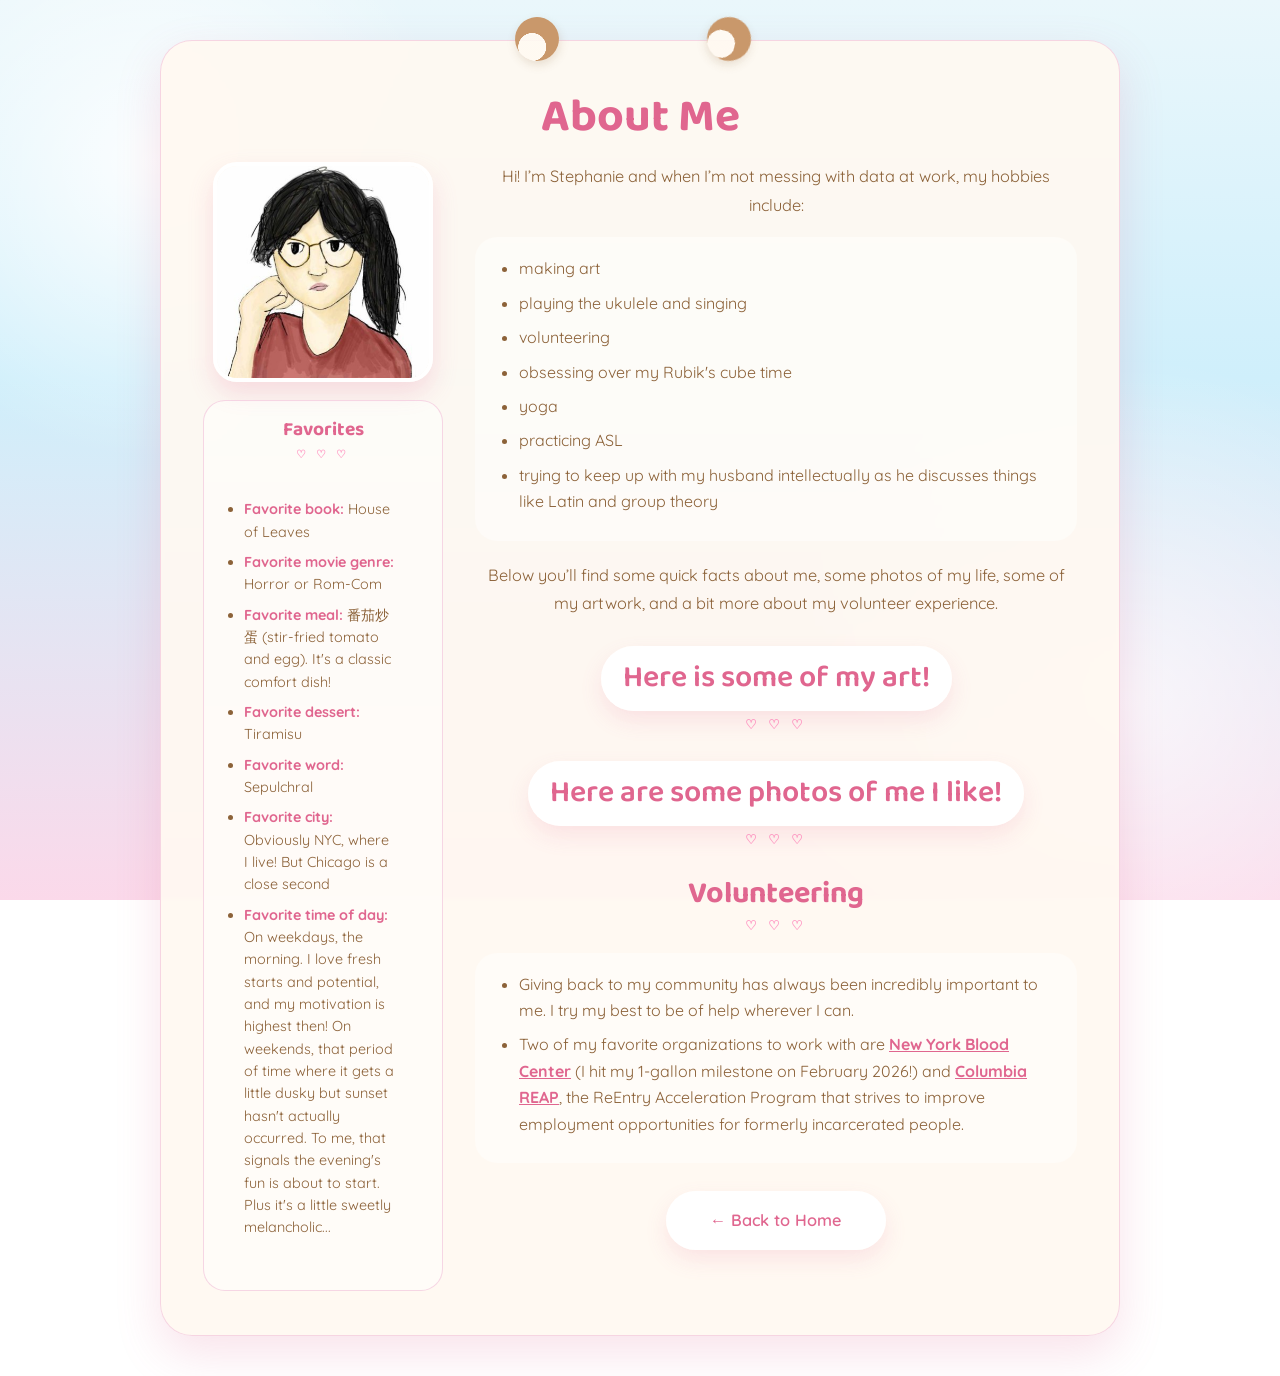
==== about.html @ 3bdaff65 "Rename projects.html to portfolio.html to match nav wording; add page-specific cube tagline connecti" ====
<!-- filename: about.html -->
<!doctype html>
<html lang="en">
<head>
  <meta charset="utf-8">
  <meta name="viewport" content="width=device-width, initial-scale=1">
  <title>About - Stephanie McArthur</title>
  <link href="https://fonts.googleapis.com/css2?family=Baloo+2:wght@500;700&family=Quicksand:wght@400;600&display=swap" rel="stylesheet">
  <link rel="stylesheet" href="styles.css">
</head>
<!-- "about-page" class lets styles.css apply About-page-only rules
     (like the two-column layout below) without affecting index.html or portfolio.html -->
<body class="about-page">
  <div class="wrap">
    <h1>About Me</h1>

    <!-- Two-column layout: a sidebar (photo + quick facts) on the left,
         and the main scrollable content (hobbies, galleries, volunteering) on the right.
         Defined by ".about-layout" (a CSS grid) in styles.css.
         On small/mobile screens this collapses to a single column (see the
         @media rule near the bottom of styles.css). -->
    <div class="about-layout">

      <!-- LEFT COLUMN: sidebar -->
      <aside class="about-sidebar">
        <img class="about-photo" src="images/self-portrait.jpg" alt="Watercolor self-portrait by Stephanie McArthur">

        <!-- "Quick facts" card, a condensed favorites list styled like a little sidebar panel
             (background/border card look comes from ".quickfacts" in styles.css) -->
        <div class="quickfacts">
          <h2>Favorites</h2>
          <ul>
            <li><strong>Favorite book:</strong> House of Leaves</li>
            <li><strong>Favorite movie genre:</strong> Horror or Rom-Com</li>
            <li><strong>Favorite meal:</strong> 番茄炒蛋 (stir-fried tomato and egg). It's a classic comfort dish!</li>
            <li><strong>Favorite dessert:</strong> Tiramisu</li>
            <li><strong>Favorite word:</strong> Sepulchral</li>
            <li><strong>Favorite city:</strong> Obviously NYC, where I live! But Chicago is a close second</li>
            <li><strong>Favorite time of day:</strong> On weekdays, the morning. I love fresh starts and potential, and my motivation is highest then! On weekends, that period of time where it gets a little dusky but sunset hasn't actually occurred. To me, that signals the evening's fun is about to start. Plus it's a little sweetly melancholic...</li>
          </ul>
        </div>
      </aside>

      <!-- RIGHT COLUMN: main content -->
      <div class="about-main">
        <p>
          Hi! I’m Stephanie and when I’m not messing with data at work, my hobbies include:
        </p>

        <ul>
          <li>making art</li>
          <li>playing the ukulele and singing</li>
          <li>volunteering</li>
          <li>obsessing over my Rubik's cube time</li>
          <li>yoga</li>
          <li>practicing ASL</li>
          <li>trying to keep up with my husband intellectually as he discusses things like Latin and group theory</li>
        </ul>

        <p>
          Below you’ll find some quick facts about me, some photos of my life, some of my artwork, and a bit more about my volunteer experience.
        </p>

        <!-- Clicking this button calls toggleGallery('gallery') (defined in the <script> below),
             which shows/hides the #gallery div right underneath it -->
        <h2>
          <button class="art-btn" type="button" onclick="toggleGallery('gallery')">
            Here is some of my art!
          </button>
        </h2>

        <!-- Art gallery: hidden until the button above is clicked.
             Each image becomes clickable (via the JS at the bottom) to open the lightbox popup.
             Images are cropped to a uniform 220x200 thumbnail size, see ".about-page .gallery img"
             in styles.css, so they line up neatly regardless of each picture's original shape. -->
        <div id="gallery" class="gallery">
          <img src="images/1.jpg" alt="Original artwork by Stephanie McArthur">
          <img src="images/2.jpg" alt="Original artwork by Stephanie McArthur">
          <img src="images/3.png" alt="Original artwork by Stephanie McArthur">
          <img src="images/4.jpg" alt="Original artwork by Stephanie McArthur">
          <img src="images/5.png" alt="Original artwork by Stephanie McArthur">
        </div>

        <!-- Same show/hide pattern as above, but toggles the #gallery2 div (personal photos) -->
        <h2>
          <button class="art-btn" type="button" onclick="toggleGallery('gallery2')">
            Here are some photos of me I like!
          </button>
        </h2>

        <!-- Personal photo gallery. Each photo is wrapped in a <figure> with a <figcaption>,
             so clicking a photo shows that caption text in the lightbox popup
             (the art gallery above has no captions, so nothing shows there). -->
        <div id="gallery2" class="gallery">
          <figure>
            <img src="selfies/first_day_cbs.png" alt="First day at CBS">
            <figcaption>My first day attending Columbia Business School!</figcaption>
          </figure>
          <figure>
            <img src="selfies/final_day_cbs.png" alt="Final day at CBS">
            <figcaption>And my final day there! I purposefully wore the same outfit :)</figcaption>
          </figure>
          <figure>
            <img src="selfies/cbs_graduation.jpg" alt="CBS graduation">
            <figcaption>At CBS graduation with my then-boyfriend-now-husband</figcaption>
          </figure>
          <figure>
            <img src="selfies/vienna_museum.jpg" alt="Vienna museum">
            <figcaption>At the Vienna Natural History Museum. So beautiful!</figcaption>
          </figure>
          <figure>
            <img src="selfies/wedding_cake_cutting.jpg" alt="Wedding cake cutting">
            <figcaption>Cake cutting at my wedding! &lt;3</figcaption>
          </figure>
        </div>

        <h2>Volunteering</h2>
        <ul>
          <li>
            Giving back to my community has always been incredibly important to me. I try my best to be of help wherever I can.
          </li>
          <li>
            Two of my favorite organizations to work with are
            <a href="https://www.nybc.org/" target="_blank" rel="noopener" class="vol-link">New York Blood Center</a>
            (I hit my 1-gallon milestone on February 2026!) and
            <a href="https://business.columbia.edu/socialenterprise/initiatives/reap" target="_blank" rel="noopener" class="vol-link">Columbia REAP</a>,
            the ReEntry Acceleration Program that strives to improve employment opportunities for formerly incarcerated people.
          </li>
        </ul>

        <p>
          <a href="index.html" class="back-link">← Back to Home</a>
        </p>
      </div>
    </div>
  </div>

  <!-- Lightbox popup: hidden by default (display:none in CSS).
       Deliberately placed OUTSIDE the .wrap card above, because .wrap uses
       "backdrop-filter", and any element with backdrop-filter/transform/filter
       becomes a "containing block" for position:fixed children — meaning a
       fixed-position lightbox INSIDE .wrap would anchor to that scrolling card
       instead of the actual browser window. Keeping it outside .wrap fixes that. -->
  <div id="lightbox" class="lightbox" onclick="closeLightbox()">
    <span class="lightbox-close">&times;</span>
    <img id="lightbox-img" src="" alt="">
    <p id="lightbox-caption"></p>
  </div>

  <script>
    // Shows or hides a gallery <div> by id (used by the "Here is some of my art!"
    // and "Here are some photos of me I like!" buttons above)
    function toggleGallery(id) {
      const g = document.getElementById(id);
      g.style.display = g.style.display === 'none' ? 'flex' : 'none';
    }

    // Fills in the lightbox's image + caption and makes it visible
    function openLightbox(src, caption) {
      const lb = document.getElementById('lightbox');
      document.getElementById('lightbox-img').src = src;
      document.getElementById('lightbox-caption').textContent = caption || '';
      lb.style.display = 'flex';
    }

    // Hides the lightbox again (called when clicking anywhere on the dark overlay,
    // or the × in the corner)
    function closeLightbox() {
      document.getElementById('lightbox').style.display = 'none';
    }

    // Wires up every gallery thumbnail (in both #gallery and #gallery2) so clicking
    // it opens the lightbox with that image, plus its figcaption text if it has one
    document.querySelectorAll('.gallery img').forEach(function(img) {
      img.style.cursor = 'pointer';
      img.addEventListener('click', function() {
        const figcaption = img.closest('figure') ? img.closest('figure').querySelector('figcaption') : null;
        openLightbox(img.src, figcaption ? figcaption.textContent : '');
      });
    });
  </script>
</body>
</html>
---- styles.css ----
/* filename: styles.css
   Shared stylesheet used by index.html, about.html, and projects.html.
   Overall look: "kawaii + fruitiger aero" — soft sky gradient background,
   glossy pill-shaped buttons with a glass highlight, rounded cream card,
   bear-ear silhouettes peeking above the card (a nod to Rilakkuma),
   Baloo 2 for headings and Quicksand for body text. */

/* ---- Color/shadow variables, reused everywhere below via var(--name) ----
   Changing a value here updates it site-wide, instead of hunting down
   every place a color was used. */
:root{
  --sky-top:#EAF7FB;      /* background gradient: top of the sky */
  --sky-mid:#CFEFFB;      /* background gradient: middle of the sky */
  --sky-bottom:#FBD9EA;   /* background gradient: bottom, fades into pink */
  --panel:rgba(255,249,241,.92);      /* the cream card background (.wrap) */
  --panel-border:rgba(243,198,220,.7); /* soft pink border used on cards/dividers */
  --title:#E0668F;        /* main pink accent color, used for headings + primary buttons */
  --text:#8C6239;         /* body text color (warm brown) */
  --text-soft:#A97C55;    /* slightly lighter brown, used for photo captions */
  --white:#fff;
  --shadow:0 18px 45px rgba(224,102,143,.18);      /* big soft shadow under the main card */
  --shadow-soft:0 10px 22px rgba(224,102,143,.14);  /* smaller shadow under buttons */
  --btn:#fff;             /* button background (top of gradient) */
  --btn-hover:#FFF0F6;    /* button background on hover */
  --ear:#C9986B;          /* brown color for the bear-ear shapes above the card */
  --green1:#B7ECD3;       /* email button gradient, light green */
  --green2:#57C98A;       /* email button gradient, darker green */
  --blue1:#BFE8FA;        /* LinkedIn button gradient, light blue */
  --blue2:#3FA9D9;        /* LinkedIn button gradient, darker blue */
}

/* Makes width/height calculations include padding+border everywhere,
   so padding doesn't unexpectedly enlarge elements past their set width */
*{
  box-sizing:border-box;
}

/* Page background: a soft blue-to-pink vertical gradient plus two faint
   white "glow" spots in the corners, meant to evoke the 2000s
   "fruitiger aero" look (sky gradients + glassy highlights) */
body{
  margin:0;
  min-height:100vh;
  padding:40px 16px;
  font-family:"Quicksand", "Trebuchet MS", sans-serif;
  color:var(--text);
  background:
    radial-gradient(circle at 12% 18%, rgba(255,255,255,.9), transparent 22%),
    radial-gradient(circle at 88% 78%, rgba(255,255,255,.7), transparent 26%),
    linear-gradient(180deg, var(--sky-top), var(--sky-mid) 42%, var(--sky-bottom));
  background-attachment:fixed;
}

/* The big rounded cream card that holds each page's content.
   backdrop-filter gives a subtle frosted-glass blur to whatever
   shows through it (mostly just the background gradient here). */
.wrap{
  position:relative;
  max-width:760px;
  margin:0 auto;
  padding:36px 30px 40px;
  text-align:center;
  background:var(--panel);
  border:1px solid var(--panel-border);
  border-radius:32px;
  box-shadow:var(--shadow);
  backdrop-filter:blur(2px);
}

/* The two "bear ears" peeking above the card. Each is a circle with a
   radial-gradient that fakes a lighter inner-ear patch, then rotated
   slightly outward so they read as a pair of ears rather than two plain dots. */
.wrap::before,
.wrap::after{
  content:"";
  position:absolute;
  top:-24px;
  width:44px;
  height:44px;
  border-radius:50%;
  background:radial-gradient(circle at 35% 65%, var(--panel) 34%, var(--ear) 35%);
  box-shadow:0 4px 10px rgba(140,98,57,.18);
}

.wrap::before{
  left:37%;
  transform:rotate(-14deg);
}

.wrap::after{
  left:57%;
  transform:rotate(14deg);
}

/* Compact row of 3 links (Portfolio / About Me / Resume) near the top of
   the landing page — lets a fast-scanning visitor jump straight to what
   they want without scrolling through all the paragraph text below */
.quick-nav{
  display:flex;
  justify-content:center;
  gap:10px;
  flex-wrap:wrap;
  margin:0 auto 26px;
}

.quick-link{
  position:relative;
  overflow:hidden;
  display:inline-flex;
  align-items:center;
  padding:9px 18px;
  border-radius:999px;
  text-decoration:none;
  font-family:"Quicksand", sans-serif;
  font-weight:600;
  font-size:.9rem;
  color:var(--title);
  background:linear-gradient(180deg, var(--white), var(--btn));
  box-shadow:0 8px 18px rgba(224,102,143,.14);
  transition:transform .16s ease, box-shadow .16s ease;
}

/* Glossy "glass" highlight across the top of each quick-link pill —
   a soft white glow that fades out, mimicking a shiny button surface */
.quick-link::before{
  content:"";
  position:absolute;
  top:-60%;
  left:-10%;
  width:120%;
  height:100%;
  background:radial-gradient(ellipse at top, rgba(255,255,255,.65), transparent 62%);
  pointer-events:none;
}

.quick-link:hover{
  transform:translateY(-2px);
  box-shadow:0 12px 22px rgba(224,102,143,.2);
}

/* The "Portfolio" quick-link gets this extra class to make it the visually
   strongest of the three — solid pink fill instead of white, since that's
   the link most useful to an employer visiting the page */
.quick-link-primary{
  color:var(--white);
  background:linear-gradient(180deg, #ff9fc7, var(--title));
  box-shadow:0 10px 22px rgba(224,102,143,.26);
}

/* Wraps each "About ___" section on the landing page so the CSS rule
   right below it can add a divider + extra spacing between them */
.content-block{
  margin:0 auto 8px;
}

/* Adds a dashed line + gap ABOVE any content-block that directly follows
   another one — so "About Stephanie" and "About This Site" read as two
   separate blocks instead of one continuous wall of text */
.content-block + .content-block{
  margin-top:18px;
  padding-top:30px;
  border-top:1px dashed var(--panel-border);
}

/* Small pill-shaped label above the photo on the landing page, e.g.
   "Data Consultant · Analytics · Data Science · Storytelling" */
.eyebrow{
  display:inline-block;
  margin:2px auto 14px;
  padding:7px 18px;
  border-radius:999px;
  background:rgba(255,255,255,.6);
  border:1px solid var(--panel-border);
  color:var(--title);
  font-family:"Quicksand", sans-serif;
  font-weight:600;
  font-size:.85rem;
  letter-spacing:.02em;
}

/* Circular profile photo at the top of the landing page */
.portrait{
  width:120px;
  height:120px;
  margin:4px auto 14px;
  border-radius:50%;
  object-fit:cover;   /* crops the photo to fill the circle without stretching it */
  border:4px solid var(--white);
  box-shadow:0 10px 24px rgba(224,102,143,.22);
  position:relative;
}

/* 3x3 grid styled like one face of a Rubik's cube, sitting under the h1
   on the landing page as a decorative "signature" element. The dark
   background peeking through the grid gaps mimics the black plastic
   body between real cube stickers. */
.cube-grid{
  position:relative;
  overflow:hidden;
  display:grid;
  grid-template-columns:repeat(3, 24px);
  grid-template-rows:repeat(3, 24px);
  gap:3px;
  width:fit-content;
  margin:6px auto 22px;
  padding:5px;
  background:var(--ear);
  border-radius:10px;
  box-shadow:0 8px 18px rgba(140,98,57,.22);
}

.cube-grid span{
  border-radius:3px;
  transition:background-color .5s ease;  /* smooths the color swaps driven by the script in index.html */
}

/* Glossy highlight sheen across the whole grid (same trick used on the
   buttons elsewhere), sits on top of all 9 cells at once */
.cube-grid::before{
  content:"";
  position:absolute;
  top:-40%;
  left:-10%;
  width:120%;
  height:80%;
  background:radial-gradient(ellipse at top, rgba(255,255,255,.5), transparent 62%);
  pointer-events:none;
}



/* Headings use Baloo 2 (the rounded display font) in the pink accent color */
h1,
h2{
  margin:0 0 18px;
  color:var(--title);
  line-height:1.15;
  font-family:"Baloo 2", "Trebuchet MS", sans-serif;
  font-weight:700;
}

h1{
  font-size:clamp(2rem,4vw,2.9rem); /* scales between 2rem and 2.9rem depending on screen width */
  margin-top:10px;
}

h2{
  margin-top:28px;
  font-size:clamp(1.4rem,3vw,1.9rem);
}

/* Small row of heart symbols under every h2, a recurring kawaii motif */
h2::after{
  content:"♡ ♡ ♡";
  display:block;
  margin-top:8px;
  color:#ff9fc7;
  font-size:.8rem;
  letter-spacing:4px;
}

p{
  max-width:660px;
  margin:0 auto 18px;
  line-height:1.75;
  font-size:1.02rem;
}

/* Bolded phrases inside paragraphs (via <strong>) get the pink accent
   color too, so they visually "pop" instead of just looking like plain
   black bold text */
p strong,
li strong{
  color:var(--title);
  font-weight:700;
}

/* Landing page's main hero paragraph: the cube-permutation-group metaphor
   combined with personal details (see the comment further down in this
   file, above .cube-tagline in index.html, for the full context) */
.cube-tagline{
  margin:-6px auto 22px;
}

/* The opening hook sentence ("A Rubik's cube has about 43 quintillion...")
   gets bumped up in size/weight and colored with the accent pink, so it
   reads as a bold opening line that pulls the eye in, rather than blending
   into the rest of the paragraph at normal body-text size */
.lead-in{
  font-family:"Baloo 2", sans-serif;
  font-weight:700;
  font-size:1.15rem;
  color:var(--title);
  line-height:1.35;
}

/* Same treatment for the shorter cube-metaphor callback lines woven into
   the "About Stephanie" and "About This Site" sections */
.cube-bridge{
  font-style:italic;
  font-size:.95rem;
  color:var(--text-soft);
}

ul{
  margin:0 auto 20px;
}

/* Bottom navigation area on the landing page. Stacks its child .nav-row
   groups vertically, with space between them */
nav{
  display:flex;
  flex-direction:column;
  align-items:center;
  gap:18px;
  margin-top:20px;
}

/* Each .nav-row lays its buttons out horizontally (side by side, wrapping
   to a new line if needed) instead of one long vertical stack */
.nav-row{
  display:flex;
  flex-direction:row;
  flex-wrap:wrap;
  align-items:center;
  justify-content:center;
  gap:10px;
  width:auto;
}

/* The second row (resume/email/LinkedIn) gets a dashed divider above it,
   visually separating "page links" from "contact methods" */
.nav-row-contact{
  padding-top:18px;
  border-top:1px dashed var(--panel-border);
}

/* Inside a .nav-row specifically, buttons shrink to fit their text
   instead of using the much wider default size set below */
.nav-row .link,
.nav-row .social-button{
  width:auto;
  padding:10px 18px;
  font-size:.85rem;
}

/* Base look shared by every pill-shaped button/link across the whole site:
   the "About"/"Portfolio" links, email/LinkedIn/resume buttons, the art
   gallery toggle buttons, and the "back to home" links */
.link,
.social-button,
.art-btn,
.back-link{
  position:relative;
  overflow:hidden;
  display:inline-flex;
  align-items:center;
  justify-content:center;
  gap:.55rem;
  width:min(100%,520px);  /* full width up to a 520px cap, overridden smaller inside .nav-row */
  padding:15px 22px;
  border:none;
  border-radius:999px;
  text-decoration:none;
  font:inherit;
  font-weight:600;
  color:var(--title);
  background:linear-gradient(180deg, var(--white), var(--btn));
  box-shadow:var(--shadow-soft);
  transition:transform .18s ease, background .18s ease, box-shadow .18s ease;
  cursor:pointer;
}

/* Glossy highlight arc across the top of every button (same technique
   as .quick-link::before and .cube-grid::before above) */
.link::before,
.social-button::before,
.art-btn::before,
.back-link::before{
  content:"";
  position:absolute;
  top:-60%;
  left:-10%;
  width:120%;
  height:100%;
  background:radial-gradient(ellipse at top, rgba(255,255,255,.65), transparent 62%);
  pointer-events:none;
}

.link:hover,
.social-button:hover,
.art-btn:hover,
.back-link:hover{
  transform:translateY(-2px);
  background:linear-gradient(180deg, var(--white), var(--btn-hover));
  box-shadow:0 14px 28px rgba(224,102,143,.18);
}

/* Social buttons use white text since their backgrounds are solid colors
   (set individually below) rather than the pale white/pink gradient
   used by plain .link buttons */
.social-button{
  color:var(--white);
}

.social-button.email{
  background:linear-gradient(180deg, var(--green1), var(--green2));
}

.social-button.linkedin{
  background:linear-gradient(180deg, var(--blue1), var(--blue2));
}

.social-button.resume{
  background:linear-gradient(180deg, #FFE9A8, #F2C230);
  color:#7a5b0a;
}

/* Stronger/bolder version of .link, used for the "Portfolio" link at the
   bottom of the landing page — solid pink fill instead of the plain
   white/pink gradient, so it visually outranks the "About" link next to it */
.link-primary{
  color:var(--white);
  background:linear-gradient(180deg, #ff9fc7, var(--title));
  box-shadow:0 12px 26px rgba(224,102,143,.28);
  font-weight:700;
}

.link-primary:hover{
  background:linear-gradient(180deg, #ffb0d2, #d1567f);
}

/* The "About" link is left mostly as default, just slightly less opaque
   so it visually reads as the secondary/quieter option next to Portfolio */
.link-secondary{
  opacity:.9;
}

.art-btn{
  width:auto;
  min-width:260px;
}

.back-link{
  width:auto;
  min-width:220px;
}

i{
  font-size:1rem;
}

/* Default styling for any plain <img> not covered by a more specific rule
   below (e.g. gallery/portrait images override this with their own rules) */
img{
  max-width:100%;
  display:block;
  border-radius:20px;
}

/* ============================= Projects page ============================= */

/* The "Professional History & Skillset" box at the top of projects.html */
.history-card{
  text-align:left;
  padding:24px 28px;
  margin-bottom:26px;
  background:rgba(255,255,255,.5);
  border:1px solid var(--panel-border);
  border-radius:22px;
}

/* Each "Education" / "Industry Experience" / "Technical" row inside the
   skills card — a label above a wrapped row of individual tag chips,
   instead of one long comma-separated sentence */
.skill-group{
  margin-bottom:18px;
}

.skill-group:last-child{
  margin-bottom:0;
}

.skill-label{
  display:block;
  font-family:"Baloo 2", sans-serif;
  font-weight:700;
  font-size:.85rem;
  color:var(--title);
  text-transform:uppercase;
  letter-spacing:.04em;
  margin-bottom:8px;
}

.skill-tags{
  display:flex;
  flex-wrap:wrap;
  gap:8px;
}

.skill-tag{
  display:inline-block;
  padding:6px 14px;
  border-radius:999px;
  background:var(--paper, rgba(255,255,255,.7));
  border:1px solid var(--panel-border);
  font-size:.85rem;
  color:var(--text);
}

/* Certified tags get a soft pastel green fill (same green family as the
   email button elsewhere on the site), so the credential is visible at a
   glance through color alone — no icon font dependency needed */
.skill-tag-certified{
  background:#DFF6E8;
  border-color:#8FD1AC;
  color:#2C6B47;
  font-weight:600;
}

/* Tiny legend under a skill-tags row, explaining what the colors mean via
   small matching color swatches instead of text alone */
.skill-legend{
  max-width:none;
  margin:8px 0 0;
  font-size:.78rem;
  color:var(--text-soft);
  display:flex;
  align-items:center;
  gap:4px;
}

.legend-dot{
  display:inline-block;
  width:10px;
  height:10px;
  border-radius:50%;
  margin-right:2px;
}

.legend-dot-certified{
  background:#8FD1AC;
}

/* Small supplemental aside under the skills row — for things like the
   Microsoft Excel World Championship training, which is a fun extra detail
   rather than a qualifier on her actual skill level with the tool */
.skill-note{
  max-width:none;
  margin:4px 0 0;
  font-size:.78rem;
  font-style:italic;
  color:var(--text-soft);
}

/* Container for the 3 project cards — a plain vertical list with no
   bullets, each item spaced out with a gap */
.project-list{
  list-style:none;
  padding:0;
  margin:24px auto;
  display:flex;
  flex-direction:column;
  gap:16px;
}

/* Each individual project box. Padding moved from the card itself onto
   .project-card-body below, since the thumbnail image now needs to sit
   flush against the card's top edge and side edges (no gap around it) */
.project-card{
  text-align:left;
  overflow:hidden;  /* clips the thumbnail's corners to match the card's border-radius */
  background:rgba(255,255,255,.5);
  border:1px solid var(--panel-border);
  border-radius:22px;
}

/* Thumbnail container: fixed height so all 3 cards line up evenly even
   though the actual dashboard screenshots are different shapes. Uses
   object-fit:contain (not cover) so dashboard text/axis labels never get
   cropped off — a light background fills any empty space instead. */
.project-thumb{
  display:flex;
  align-items:center;
  justify-content:center;
  height:200px;
  background:#fff;
  border-bottom:1px solid var(--panel-border);
}

.project-thumb img{
  width:100%;
  height:100%;
  object-fit:contain;
  border-radius:0;  /* overrides the site-wide default "img{border-radius:20px}" rule,
                        since this image should sit flush inside its container */
}

.project-card-body{
  padding:20px 24px;
}

.project-card a{
  font-family:"Baloo 2", sans-serif;
  font-weight:700;
  font-size:1.1rem;
  color:var(--title);
  text-decoration:none;
}

.project-card a:hover{
  color:#c94b7a;
}

.project-card p{
  max-width:none;
  margin:8px 0 0;
  font-size:.95rem;
}

/* ============================= Lightbox popup ============================= */
/* Used on about.html: clicking any gallery thumbnail opens this full-screen
   dark overlay with a bigger version of that image. Hidden by default
   (display:none) — about.html's JS switches it to display:flex on click. */
.lightbox{
  display:none;
  position:fixed;   /* NOTE: this only works correctly because the lightbox's
                        HTML sits OUTSIDE any element using backdrop-filter/
                        transform (like .wrap) — see the comment in about.html */
  inset:0;           /* shorthand for top:0; right:0; bottom:0; left:0 — covers the whole screen */
  z-index:100;       /* sits above everything else on the page */
  background:rgba(33,20,25,.82);  /* dark semi-transparent overlay */
  align-items:center;
  justify-content:center;
  flex-direction:column;
  gap:14px;
  padding:30px;
  cursor:zoom-out;   /* shows a "zoom out" cursor, hinting that clicking closes it */
}

.lightbox img{
  max-width:min(90vw,720px);
  max-height:78vh;
  width:auto;
  border-radius:18px;
  box-shadow:0 20px 50px rgba(0,0,0,.4);
}

.lightbox p{
  color:var(--white);
  max-width:600px;
  font-size:.95rem;
  text-align:center;
  margin:0;
}

.lightbox-close{
  position:absolute;
  top:20px;
  right:28px;
  color:var(--white);
  font-size:2.2rem;
  line-height:1;
  cursor:pointer;
}

/* ============================= About page ============================= */
/* Everything below with an ".about-page" prefix only applies on about.html,
   since that's the only page whose <body> has class="about-page" */

/* Two-column CSS grid: a fixed 240px-wide sidebar column, then the main
   content takes up the rest of the space (1fr) */
.about-layout{
  display:grid;
  grid-template-columns:240px 1fr;
  gap:32px;
  align-items:start;
}

/* "sticky" means the sidebar stays in view while you scroll the main
   column next to it, up until it hits the top of the page (top:24px) */
.about-sidebar{
  position:sticky;
  top:24px;
  text-align:center;
}

/* The self-portrait photo in the About page sidebar */
.about-photo{
  width:100%;
  max-width:220px;
  border-radius:24px;
  border:4px solid var(--white);
  box-shadow:0 12px 26px rgba(224,102,143,.2);
  margin:0 auto 18px;
}

/* The "Favorites" card sitting under the photo in the sidebar */
.quickfacts{
  background:rgba(255,255,255,.45);
  border:1px solid var(--panel-border);
  border-radius:22px;
  padding:18px 20px 6px;
  text-align:left;
}

/* These 3 rules are scoped as ".about-page .quickfacts ___" (rather than
   just ".quickfacts ___") specifically so they win over the more general
   ".about-page h2" / ".about-page ul" rules further down this file —
   two rules of otherwise-equal specificity are decided by which one
   appears LAST in the file, so the extra ".about-page" prefix here
   guarantees these always take priority regardless of order */
.about-page .quickfacts h2{
  font-size:1.2rem;
  margin-top:0;
  text-align:center;
}

.about-page .quickfacts h2::after{
  font-size:.7rem;
}

.about-page .quickfacts ul{
  max-width:none;
  padding-left:20px;
  font-size:.9rem;
  line-height:1.55;
  background:none;   /* cancels out the card-style background from ".about-page ul" below,
                         so the Favorites list doesn't end up double-boxed */
  border-radius:0;
}

.about-page .wrap{
  max-width:960px;   /* About page's card is wider than other pages, to fit the two-column layout */
  text-align:left;
  padding:40px 42px 44px;
}

.about-page h1,
.about-page h2{
  text-align:center;
}

.about-page p{
  max-width:820px;
  text-align:center;
}

/* Generic boxed-card look applied to every <ul> on the About page
   (hobbies list, volunteering list) — the Favorites list inside .quickfacts
   overrides this via the more specific rule above */
.about-page ul{
  max-width:760px;
  padding:18px 28px 18px 44px;
  text-align:left;
  line-height:1.65;
  background:rgba(255,255,255,.4);
  border-radius:22px;
}

.about-page li{
  margin-bottom:8px;
}

/* Both galleries (#gallery = art, #gallery2 = personal photos) share this
   class. Hidden until toggled open by the buttons above them (see the
   toggleGallery() JS function in about.html). Uses flexbox with wrapping
   so thumbnails flow into rows and center themselves. */
.about-page .gallery{
  display:none;
  max-width:860px;
  margin:18px auto 30px;
  text-align:center;
  flex-wrap:wrap;
  justify-content:center;
  align-items:flex-start;  /* IMPORTANT: without this, flexbox's default
                               "stretch" alignment forces every image in a
                               row to match the tallest one's height, which
                               visibly distorts/squashes any image with a
                               different aspect ratio than its neighbors */
  gap:16px;
}

/* Every image inside a gallery gets the same fixed-size crop, so thumbnails
   line up neatly in a grid no matter each photo's original dimensions.
   object-fit:cover crops (rather than stretches) the image to fill that box. */
.about-page .gallery img{
  width:min(220px,100%);
  height:200px;
  object-fit:cover;
  border-radius:16px;
}

/* Used only in #gallery2, where each photo is wrapped in a <figure> so it
   can have a caption underneath it */
.about-page figure{
  display:inline-block;
  width:min(240px,100%);
  margin:10px;
  vertical-align:top;
}

.about-page figcaption{
  margin-top:8px;
  color:var(--text-soft);
  font-size:.95rem;
  line-height:1.45;
  text-align:center;
}

.about-page .art-btn{
  display:inline-flex;
  margin:0 auto;
}

.about-page .vol-link{
  color:var(--title);
  font-weight:700;
}

.about-page .back-link{
  display:inline-flex;
  margin-top:8px;
}

/* ============================= Mobile ============================= */
/* Everything below only applies on screens narrower than 700px
   (phones, small tablets) */

@media (max-width:700px){
  body{
    padding:20px 12px;
  }

  /* Collapse the About page's two-column layout into a single column,
     so the sidebar sits above the main content instead of beside it */
  .about-layout{
    grid-template-columns:1fr;
  }

  /* "sticky" only makes sense when there's a second column to scroll past,
     so switch back to normal positioning on mobile */
  .about-sidebar{
    position:static;
  }

  .about-photo{
    max-width:160px;
  }

  .wrap,
  .about-page .wrap{
    padding:26px 18px 30px;
    border-radius:26px;
  }

  p,
  .about-page p,
  .about-page ul{
    max-width:100%;
  }

  .about-page ul{
    padding:16px 18px 16px 30px;
  }

  /* Buttons go full-width on mobile instead of a fixed max-width,
     easier to tap accurately on a small screen */
  .link,
  .social-button,
  .art-btn,
  .back-link{
    width:100%;
    min-width:0;
  }

  .about-page figure{
    width:100%;
    margin:10px 0;
  }

  /* Shrink the bear ears slightly to match the smaller card on mobile */
  .wrap::before,
  .wrap::after{
    width:34px;
    height:34px;
    top:-18px;
  }
}
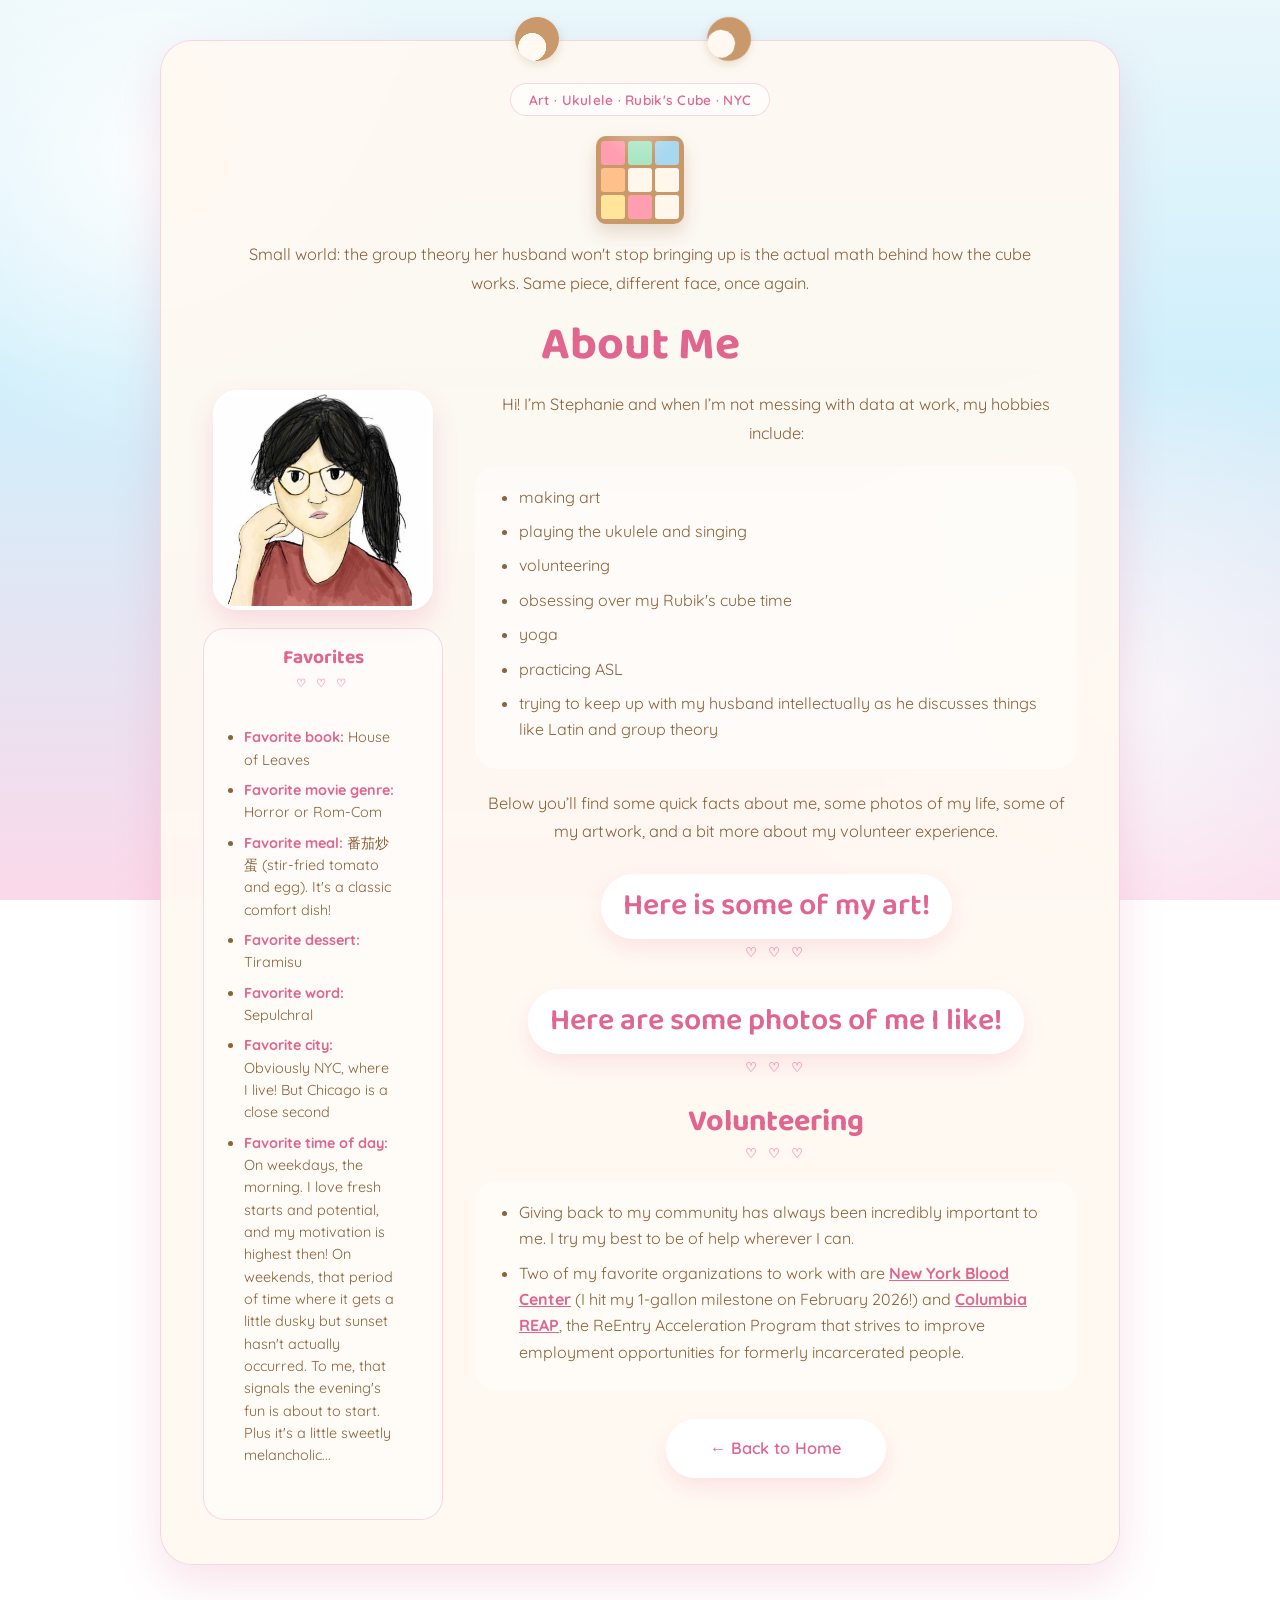
==== commit 66876de4: "Add eyebrow tag, cube grid, and page-specific tagline to About page for consistency with the other t" ====
--- a/about.html
+++ b/about.html
@@ -12,6 +12,28 @@
      (like the two-column layout below) without affecting index.html or portfolio.html -->
 <body class="about-page">
   <div class="wrap">
+    <!-- Wraps the eyebrow/cube-grid/tagline so they can be centered via CSS,
+         independent of the rest of this page's left-aligned text -->
+    <div class="about-intro">
+      <!-- Personal-flavored eyebrow tag, same pattern as the professional one
+           on index.html/portfolio.html, just using hobbies instead of job title -->
+      <span class="eyebrow">Art · Ukulele · Rubik's Cube · NYC</span>
+
+      <div class="cube-grid" aria-hidden="true">
+        <span></span><span></span><span></span>
+        <span></span><span></span><span></span>
+        <span></span><span></span><span></span>
+      </div>
+
+      <!-- Page-specific cube tagline (same idea as the ones on index.html and
+           portfolio.html, but written for THIS page instead of copy-pasted).
+           Calls back to the "one face of the same piece" line used in the
+           landing page's nav links, and connects to something already in the
+           hobbies list below: her husband talking about group theory, which
+           is literally the branch of math describing how a cube's moves work. -->
+      <p class="cube-tagline">Small world: the group theory her husband won't stop bringing up is the actual math behind how the cube works. Same piece, different face, once again.</p>
+    </div>
+
     <h1>About Me</h1>
 
     <!-- Two-column layout: a sidebar (photo + quick facts) on the left,
@@ -148,6 +170,43 @@
   </div>
 
   <script>
+    // Randomizes the cube-face grid at the top of this page — same script
+    // as index.html and portfolio.html, see the comments there for the
+    // full explanation of the scramble/solve loop.
+    (function () {
+      var colors = ['#FFF6EC', '#FFE59A', '#FF9EB0', '#FFC08A', '#A9E6C4', '#A8D8F0'];
+      var cells = document.querySelectorAll('.cube-grid span');
+
+      function randomColor() {
+        return colors[Math.floor(Math.random() * colors.length)];
+      }
+
+      function scramble() {
+        cells.forEach(function (cell) {
+          cell.style.background = randomColor();
+        });
+      }
+
+      function solve() {
+        var solvedColor = randomColor();
+        cells.forEach(function (cell) {
+          cell.style.background = solvedColor;
+        });
+      }
+
+      function loop() {
+        scramble();
+        setTimeout(function () {
+          solve();
+          setTimeout(loop, 2200);
+        }, 2600);
+      }
+
+      if (cells.length) {
+        loop();
+      }
+    })();
+
     // Shows or hides a gallery <div> by id (used by the "Here is some of my art!"
     // and "Here are some photos of me I like!" buttons above)
     function toggleGallery(id) {
--- a/styles.css
+++ b/styles.css
@@ -736,6 +736,15 @@
   padding:40px 42px 44px;
 }
 
+/* Centers the eyebrow/cube-grid/tagline intro block, since the rest of
+   this page is left-aligned (see ".about-page .wrap" above) but these
+   identity elements should match the centered look they have on the
+   other two pages */
+.about-intro{
+  text-align:center;
+  margin-bottom:8px;
+}
+
 .about-page h1,
 .about-page h2{
   text-align:center;
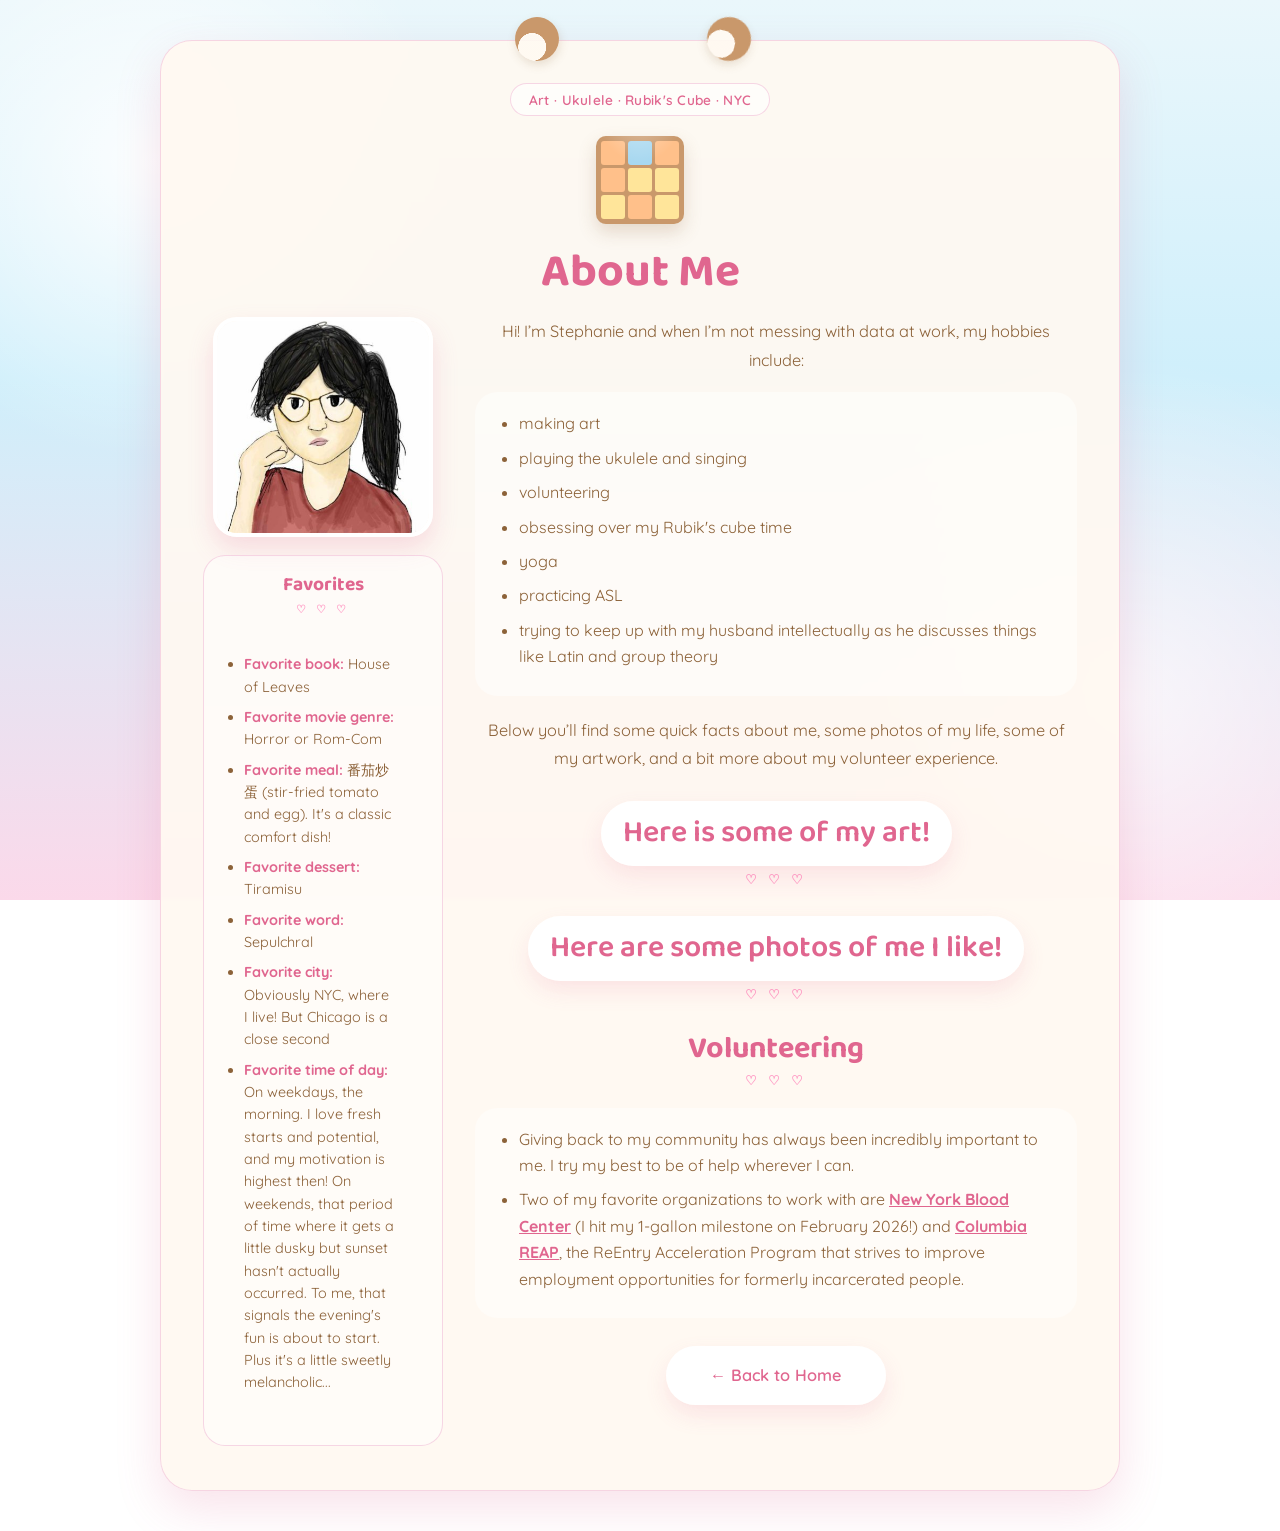
==== commit 37a5764c: "Remove About page cube tagline for now, keeping eyebrow and cube grid" ====
--- a/about.html
+++ b/about.html
@@ -24,14 +24,6 @@
         <span></span><span></span><span></span>
         <span></span><span></span><span></span>
       </div>
-
-      <!-- Page-specific cube tagline (same idea as the ones on index.html and
-           portfolio.html, but written for THIS page instead of copy-pasted).
-           Calls back to the "one face of the same piece" line used in the
-           landing page's nav links, and connects to something already in the
-           hobbies list below: her husband talking about group theory, which
-           is literally the branch of math describing how a cube's moves work. -->
-      <p class="cube-tagline">Small world: the group theory her husband won't stop bringing up is the actual math behind how the cube works. Same piece, different face, once again.</p>
     </div>
 
     <h1>About Me</h1>
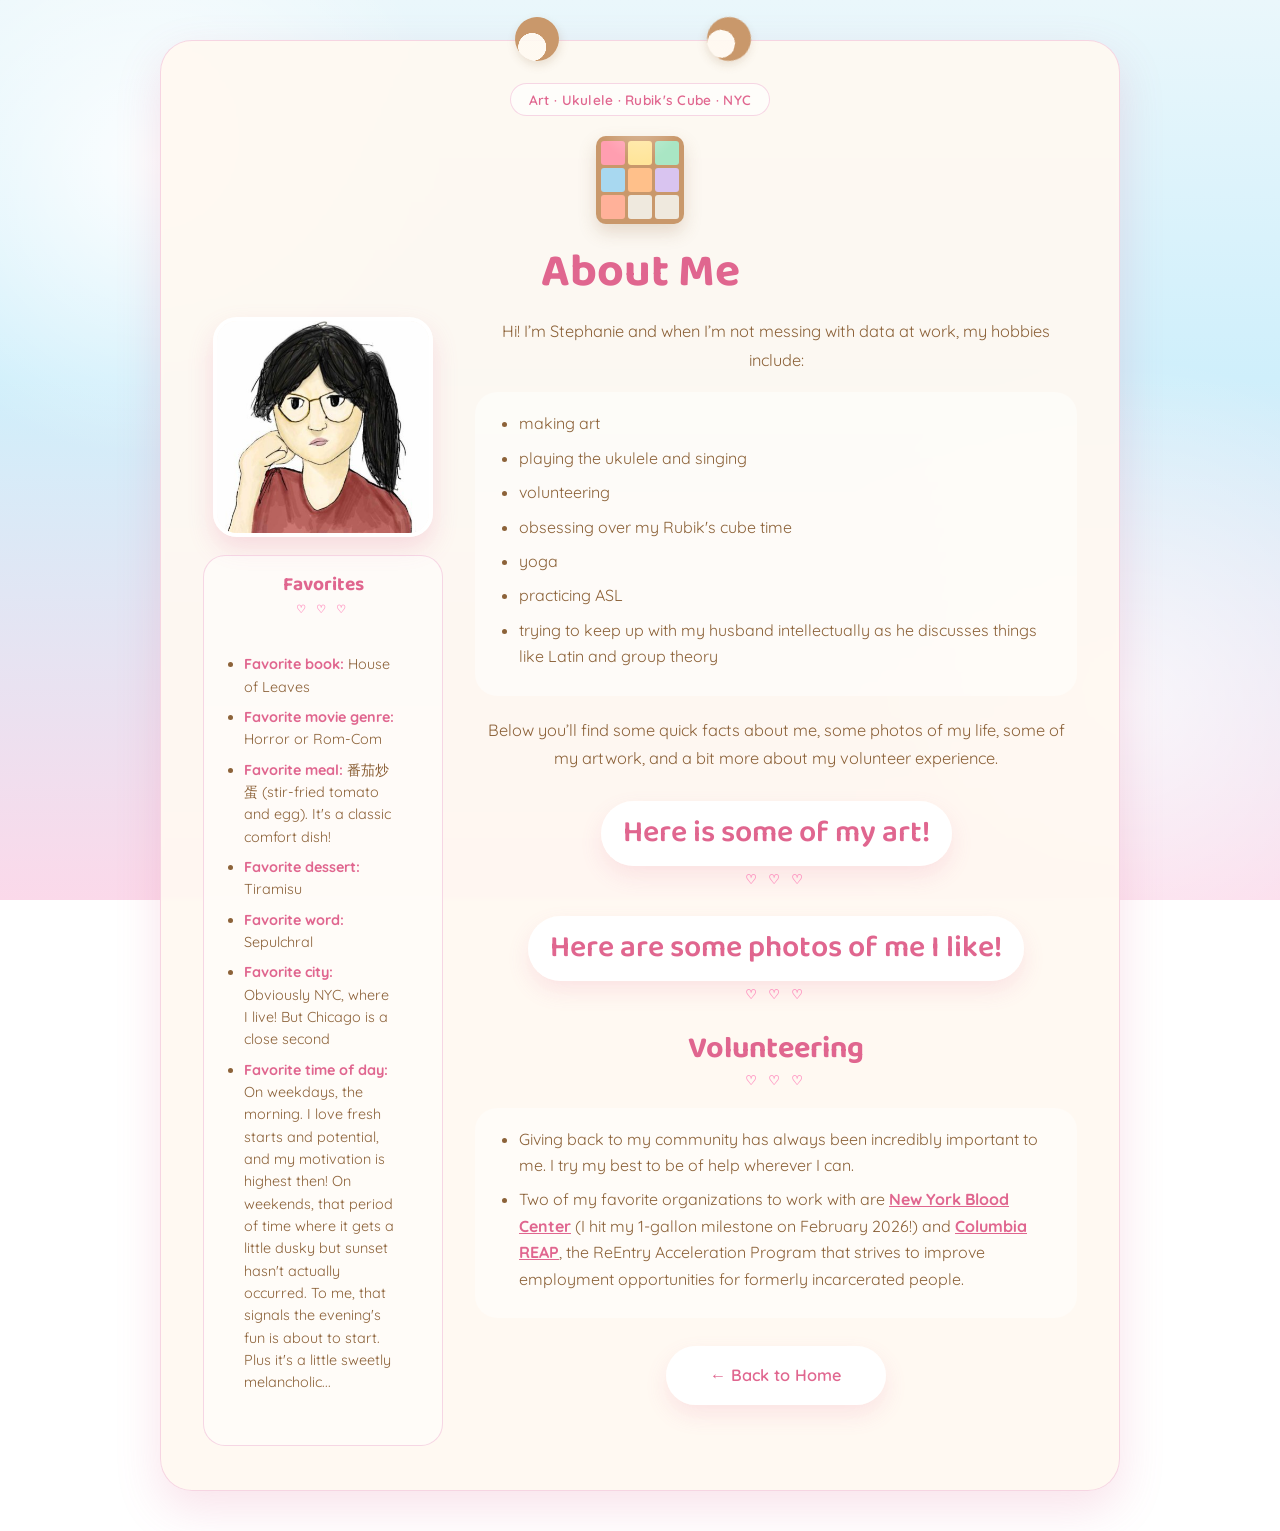
==== commit 56818a27: "Turn About page cube into a static hobby-color map instead of the animated scramble/solve version" ====
--- a/about.html
+++ b/about.html
@@ -19,10 +19,25 @@
            on index.html/portfolio.html, just using hobbies instead of job title -->
       <span class="eyebrow">Art · Ukulele · Rubik's Cube · NYC</span>
 
-      <div class="cube-grid" aria-hidden="true">
-        <span></span><span></span><span></span>
-        <span></span><span></span><span></span>
-        <span></span><span></span><span></span>
+      <!-- Unlike the animated scramble/solve cube on index.html and
+           portfolio.html, this one is STATIC on purpose: each of the 9
+           cells is permanently one color, standing for one specific hobby
+           from the list below. This is the "personal face" of the same
+           cube — deliberately behaving differently here than it does on
+           the other two pages, since it's showing something fixed
+           (who she is) rather than something happening (solving a problem).
+           Not aria-hidden, since these cells carry real meaning now — each
+           has a visible tooltip (title) plus hidden text for screen readers. -->
+      <div class="cube-grid cube-grid-static" role="list" aria-label="A few of Stephanie's hobbies, mapped onto a cube face">
+        <span class="hobby-cell hobby-art" title="Making art" role="listitem"><span class="sr-only">Making art</span></span>
+        <span class="hobby-cell hobby-ukulele" title="Ukulele &amp; singing" role="listitem"><span class="sr-only">Ukulele &amp; singing</span></span>
+        <span class="hobby-cell hobby-volunteering" title="Volunteering" role="listitem"><span class="sr-only">Volunteering</span></span>
+        <span class="hobby-cell hobby-cube" title="Rubik's cube" role="listitem"><span class="sr-only">Rubik's cube</span></span>
+        <span class="hobby-cell hobby-yoga" title="Yoga" role="listitem"><span class="sr-only">Yoga</span></span>
+        <span class="hobby-cell hobby-asl" title="ASL" role="listitem"><span class="sr-only">ASL</span></span>
+        <span class="hobby-cell hobby-husband" title="Keeping up with her husband on Latin &amp; group theory" role="listitem"><span class="sr-only">Keeping up with her husband on Latin &amp; group theory</span></span>
+        <span class="hobby-cell hobby-blank" title="More to discover" role="listitem" aria-hidden="true"></span>
+        <span class="hobby-cell hobby-blank" title="More to discover" role="listitem" aria-hidden="true"></span>
       </div>
     </div>
 
@@ -162,43 +177,6 @@
   </div>
 
   <script>
-    // Randomizes the cube-face grid at the top of this page — same script
-    // as index.html and portfolio.html, see the comments there for the
-    // full explanation of the scramble/solve loop.
-    (function () {
-      var colors = ['#FFF6EC', '#FFE59A', '#FF9EB0', '#FFC08A', '#A9E6C4', '#A8D8F0'];
-      var cells = document.querySelectorAll('.cube-grid span');
-
-      function randomColor() {
-        return colors[Math.floor(Math.random() * colors.length)];
-      }
-
-      function scramble() {
-        cells.forEach(function (cell) {
-          cell.style.background = randomColor();
-        });
-      }
-
-      function solve() {
-        var solvedColor = randomColor();
-        cells.forEach(function (cell) {
-          cell.style.background = solvedColor;
-        });
-      }
-
-      function loop() {
-        scramble();
-        setTimeout(function () {
-          solve();
-          setTimeout(loop, 2200);
-        }, 2600);
-      }
-
-      if (cells.length) {
-        loop();
-      }
-    })();
-
     // Shows or hides a gallery <div> by id (used by the "Here is some of my art!"
     // and "Here are some photos of me I like!" buttons above)
     function toggleGallery(id) {
--- a/styles.css
+++ b/styles.css
@@ -226,6 +226,45 @@
   background:radial-gradient(ellipse at top, rgba(255,255,255,.5), transparent 62%);
   pointer-events:none;
 }
+
+/* Visually hides text while keeping it readable to screen readers — used
+   on the About page's static hobby cube so each color-coded cell still
+   announces what it stands for, even though sighted users get that
+   info from the "title" tooltip on hover instead */
+.sr-only{
+  position:absolute;
+  width:1px;
+  height:1px;
+  padding:0;
+  margin:-1px;
+  overflow:hidden;
+  clip:rect(0,0,0,0);
+  white-space:nowrap;
+  border:0;
+}
+
+/* About page's STATIC hobby cube (see the long comment in about.html for
+   why this one doesn't animate like the other two). Each cell gets a
+   fixed color standing for one hobby, plus a subtle hover lift so it's
+   clear the cells are individually meaningful, not just decoration. */
+.hobby-cell{
+  cursor:default;
+  transition:transform .15s ease;
+}
+
+.hobby-cell:hover,
+.hobby-cell:focus{
+  transform:scale(1.12);
+}
+
+.hobby-art{ background:#FF9EB0; }
+.hobby-ukulele{ background:#FFE59A; }
+.hobby-volunteering{ background:#A9E6C4; }
+.hobby-cube{ background:#A8D8F0; }
+.hobby-yoga{ background:#FFC08A; }
+.hobby-asl{ background:#D9C4F0; }
+.hobby-husband{ background:#FFB199; }
+.hobby-blank{ background:#EFE9DE; }
 
 
 
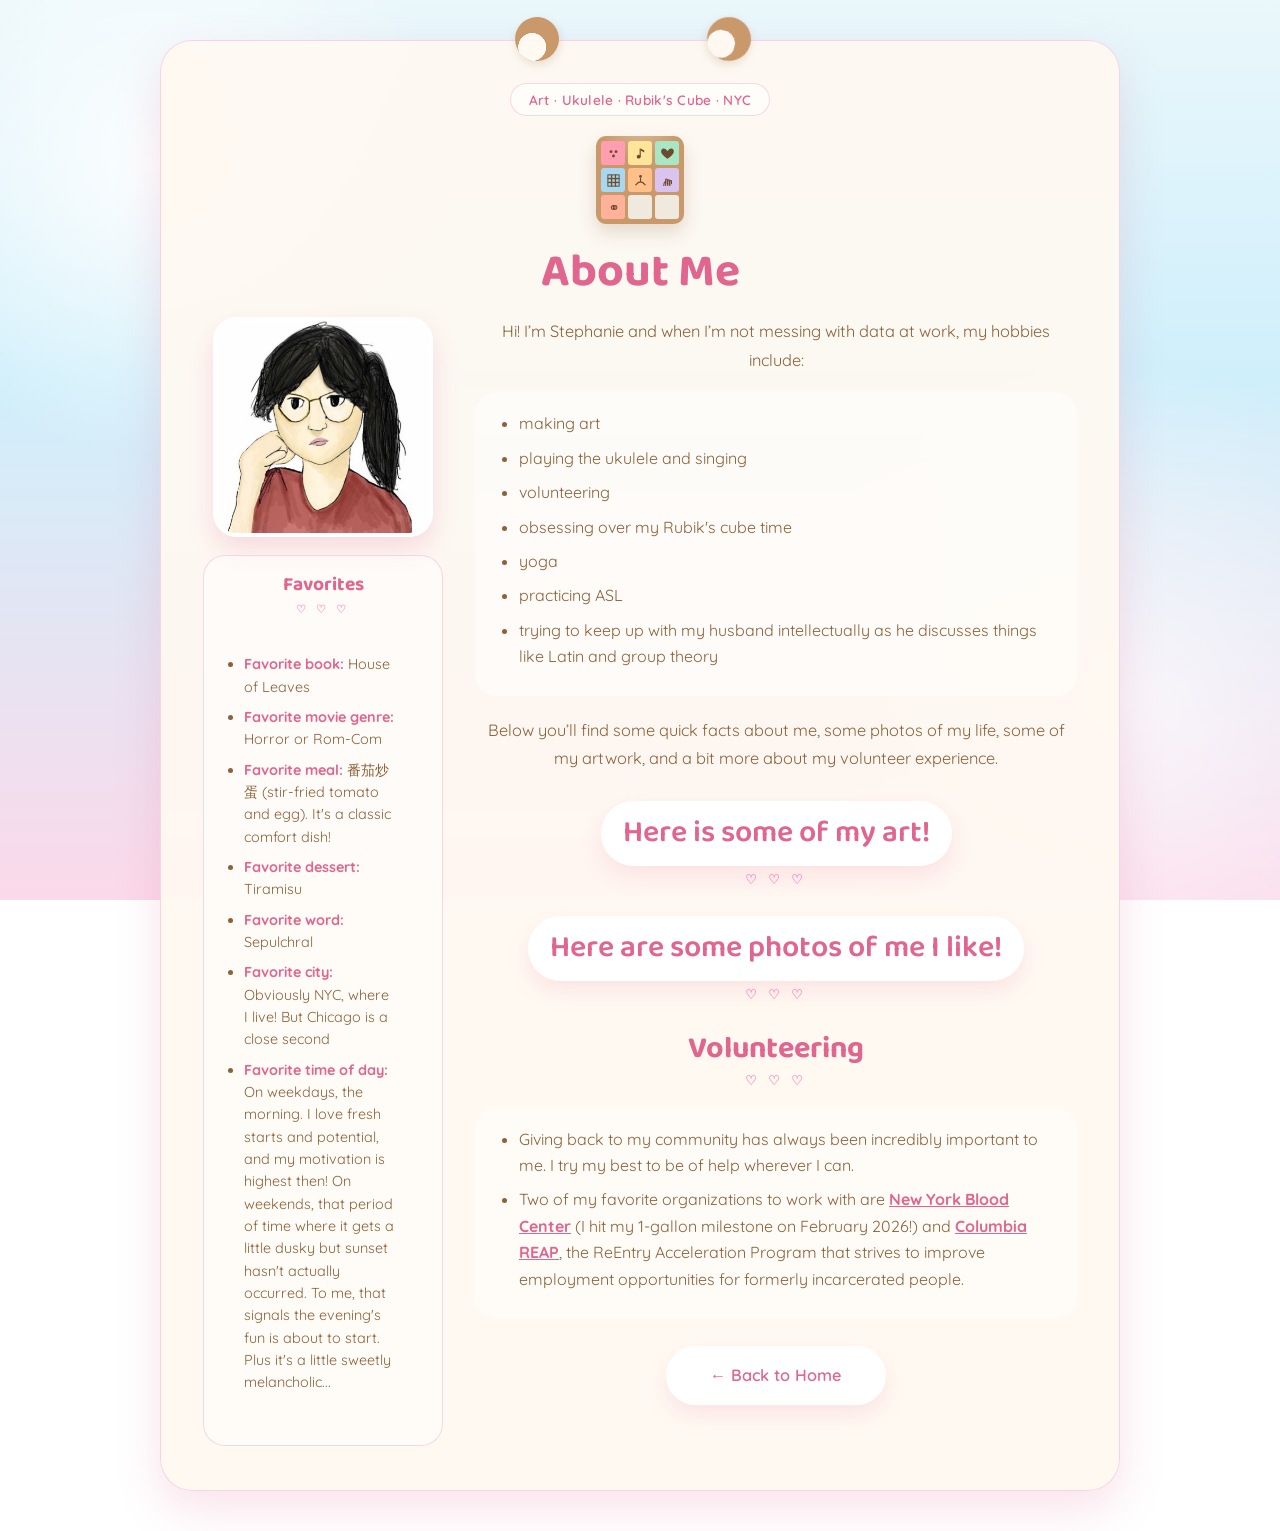
==== commit 00ff3439: "Add hand-drawn inline SVG icons to each hobby cell on the static About page cube" ====
--- a/about.html
+++ b/about.html
@@ -29,13 +29,34 @@
            Not aria-hidden, since these cells carry real meaning now — each
            has a visible tooltip (title) plus hidden text for screen readers. -->
       <div class="cube-grid cube-grid-static" role="list" aria-label="A few of Stephanie's hobbies, mapped onto a cube face">
-        <span class="hobby-cell hobby-art" title="Making art" role="listitem"><span class="sr-only">Making art</span></span>
-        <span class="hobby-cell hobby-ukulele" title="Ukulele &amp; singing" role="listitem"><span class="sr-only">Ukulele &amp; singing</span></span>
-        <span class="hobby-cell hobby-volunteering" title="Volunteering" role="listitem"><span class="sr-only">Volunteering</span></span>
-        <span class="hobby-cell hobby-cube" title="Rubik's cube" role="listitem"><span class="sr-only">Rubik's cube</span></span>
-        <span class="hobby-cell hobby-yoga" title="Yoga" role="listitem"><span class="sr-only">Yoga</span></span>
-        <span class="hobby-cell hobby-asl" title="ASL" role="listitem"><span class="sr-only">ASL</span></span>
-        <span class="hobby-cell hobby-husband" title="Keeping up with her husband on Latin &amp; group theory" role="listitem"><span class="sr-only">Keeping up with her husband on Latin &amp; group theory</span></span>
+        <span class="hobby-cell hobby-art" title="Making art" role="listitem">
+          <svg class="hobby-icon" viewBox="0 0 24 24" fill="currentColor"><circle cx="8" cy="9" r="2.3"/><circle cx="16" cy="9" r="2.3"/><circle cx="12" cy="16" r="2.3"/></svg>
+          <span class="sr-only">Making art</span>
+        </span>
+        <span class="hobby-cell hobby-ukulele" title="Ukulele &amp; singing" role="listitem">
+          <svg class="hobby-icon" viewBox="0 0 24 24" fill="currentColor"><circle cx="9" cy="17" r="3"/><rect x="10.6" y="4" width="1.8" height="14"/><path d="M12.4 4 L18 7.2 L18 10.4 L12.4 7.2 Z"/></svg>
+          <span class="sr-only">Ukulele &amp; singing</span>
+        </span>
+        <span class="hobby-cell hobby-volunteering" title="Volunteering" role="listitem">
+          <svg class="hobby-icon" viewBox="0 0 24 24" fill="currentColor"><path d="M12 20.5s-7-4.4-9.4-8.9C.8 7.9 2.3 4 6.1 4c2 0 3.5 1.3 5.9 4 2.4-2.7 3.9-4 5.9-4 3.8 0 5.3 3.9 3.5 7.6-2.4 4.5-9.4 8.9-9.4 8.9z"/></svg>
+          <span class="sr-only">Volunteering</span>
+        </span>
+        <span class="hobby-cell hobby-cube" title="Rubik's cube" role="listitem">
+          <svg class="hobby-icon" viewBox="0 0 24 24" fill="none" stroke="currentColor" stroke-width="1.6"><rect x="3" y="3" width="5.6" height="5.6"/><rect x="9.2" y="3" width="5.6" height="5.6"/><rect x="15.4" y="3" width="5.6" height="5.6"/><rect x="3" y="9.2" width="5.6" height="5.6"/><rect x="9.2" y="9.2" width="5.6" height="5.6"/><rect x="15.4" y="9.2" width="5.6" height="5.6"/><rect x="3" y="15.4" width="5.6" height="5.6"/><rect x="9.2" y="15.4" width="5.6" height="5.6"/><rect x="15.4" y="15.4" width="5.6" height="5.6"/></svg>
+          <span class="sr-only">Rubik's cube</span>
+        </span>
+        <span class="hobby-cell hobby-yoga" title="Yoga" role="listitem">
+          <svg class="hobby-icon" viewBox="0 0 24 24" fill="none" stroke="currentColor" stroke-width="1.8" stroke-linecap="round" stroke-linejoin="round"><circle cx="12" cy="5.5" r="2.2" fill="currentColor" stroke="none"/><path d="M12 8.5v4.5M4.5 19c2.5-3.2 5.2-4.8 7.5-4.8s5 1.6 7.5 4.8"/></svg>
+          <span class="sr-only">Yoga</span>
+        </span>
+        <span class="hobby-cell hobby-asl" title="ASL" role="listitem">
+          <svg class="hobby-icon" viewBox="0 0 24 24" fill="none" stroke="currentColor" stroke-width="1.7" stroke-linecap="round"><path d="M6 20c0-3 .5-5 2.5-6.5M9 20v-9a1.3 1.3 0 012.6 0v6M12.4 20v-8a1.3 1.3 0 012.6 0v7M15.8 20v-6.5a1.3 1.3 0 012.6 0V17"/></svg>
+          <span class="sr-only">ASL</span>
+        </span>
+        <span class="hobby-cell hobby-husband" title="Keeping up with her husband on Latin &amp; group theory" role="listitem">
+          <svg class="hobby-icon" viewBox="0 0 24 24" fill="none" stroke="currentColor" stroke-width="1.7"><path d="M8.5 12a3 3 0 106 0 3 3 0 10-6 0z"/><path d="M11.5 12a3 3 0 106 0 3 3 0 10-6 0z"/></svg>
+          <span class="sr-only">Keeping up with her husband on Latin &amp; group theory</span>
+        </span>
         <span class="hobby-cell hobby-blank" title="More to discover" role="listitem" aria-hidden="true"></span>
         <span class="hobby-cell hobby-blank" title="More to discover" role="listitem" aria-hidden="true"></span>
       </div>
--- a/styles.css
+++ b/styles.css
@@ -248,13 +248,27 @@
    fixed color standing for one hobby, plus a subtle hover lift so it's
    clear the cells are individually meaningful, not just decoration. */
 .hobby-cell{
+  position:relative;
+  display:flex;
+  align-items:center;
+  justify-content:center;
   cursor:default;
   transition:transform .15s ease;
+  color:#6B4A2E;  /* shared dark ink color for every icon, so they read
+                      clearly against any of the light pastel cell colors */
 }
 
 .hobby-cell:hover,
 .hobby-cell:focus{
   transform:scale(1.12);
+}
+
+/* Every hand-drawn SVG icon shares this sizing — small enough to fit the
+   ~24px cell with breathing room, using currentColor so they all pick up
+   the ink color set on .hobby-cell above without needing per-icon rules */
+.hobby-icon{
+  width:15px;
+  height:15px;
 }
 
 .hobby-art{ background:#FF9EB0; }
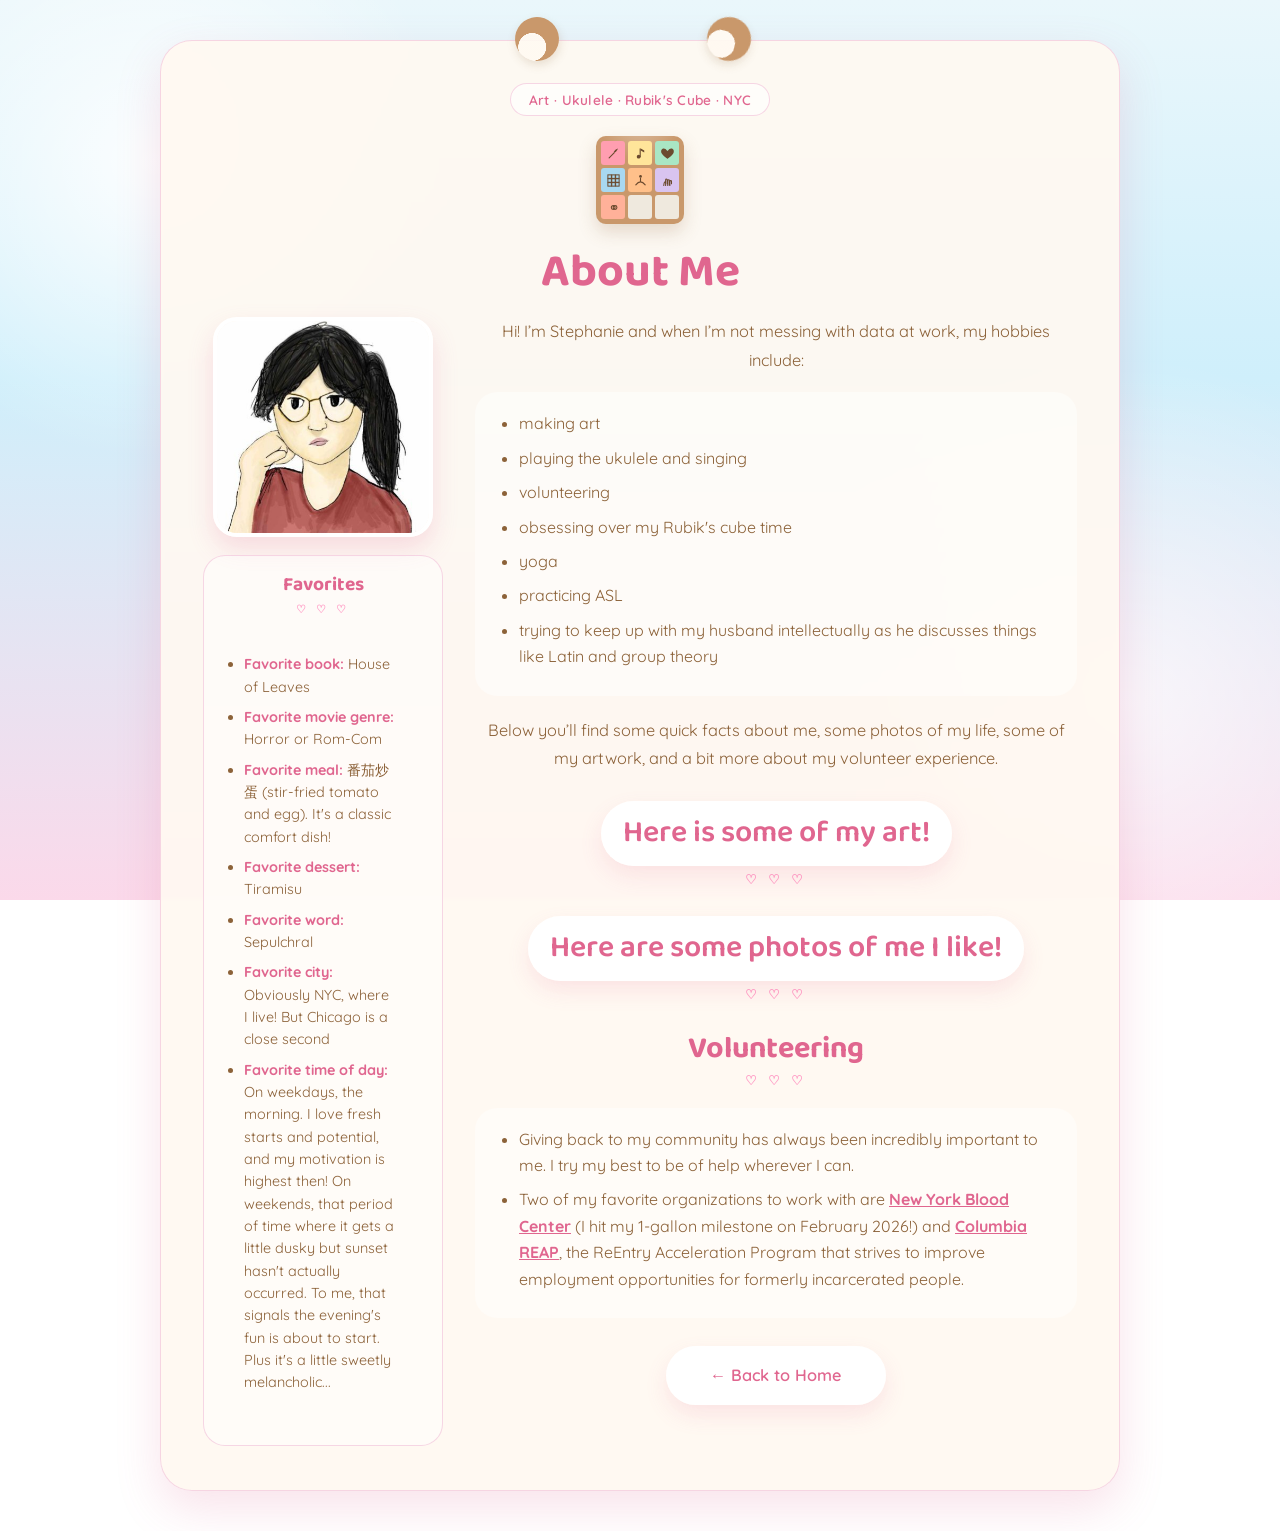
==== commit b6e4bbe8: "Implement Chandler's feedback: clearer paintbrush icon for art; reframe hero paragraph from 'a path " ====
--- a/about.html
+++ b/about.html
@@ -30,7 +30,7 @@
            has a visible tooltip (title) plus hidden text for screen readers. -->
       <div class="cube-grid cube-grid-static" role="list" aria-label="A few of Stephanie's hobbies, mapped onto a cube face">
         <span class="hobby-cell hobby-art" title="Making art" role="listitem">
-          <svg class="hobby-icon" viewBox="0 0 24 24" fill="currentColor"><circle cx="8" cy="9" r="2.3"/><circle cx="16" cy="9" r="2.3"/><circle cx="12" cy="16" r="2.3"/></svg>
+          <svg class="hobby-icon" viewBox="0 0 24 24" fill="none" stroke="currentColor" stroke-width="1.8" stroke-linecap="round" stroke-linejoin="round"><path d="M5 19 L13 11"/><path d="M12.3 10 C12.3 10 14 5.5 19 4 C17.8 8.3 13.7 10.8 13.7 10.8 Z" fill="currentColor" stroke="none"/></svg>
           <span class="sr-only">Making art</span>
         </span>
         <span class="hobby-cell hobby-ukulele" title="Ukulele &amp; singing" role="listitem">
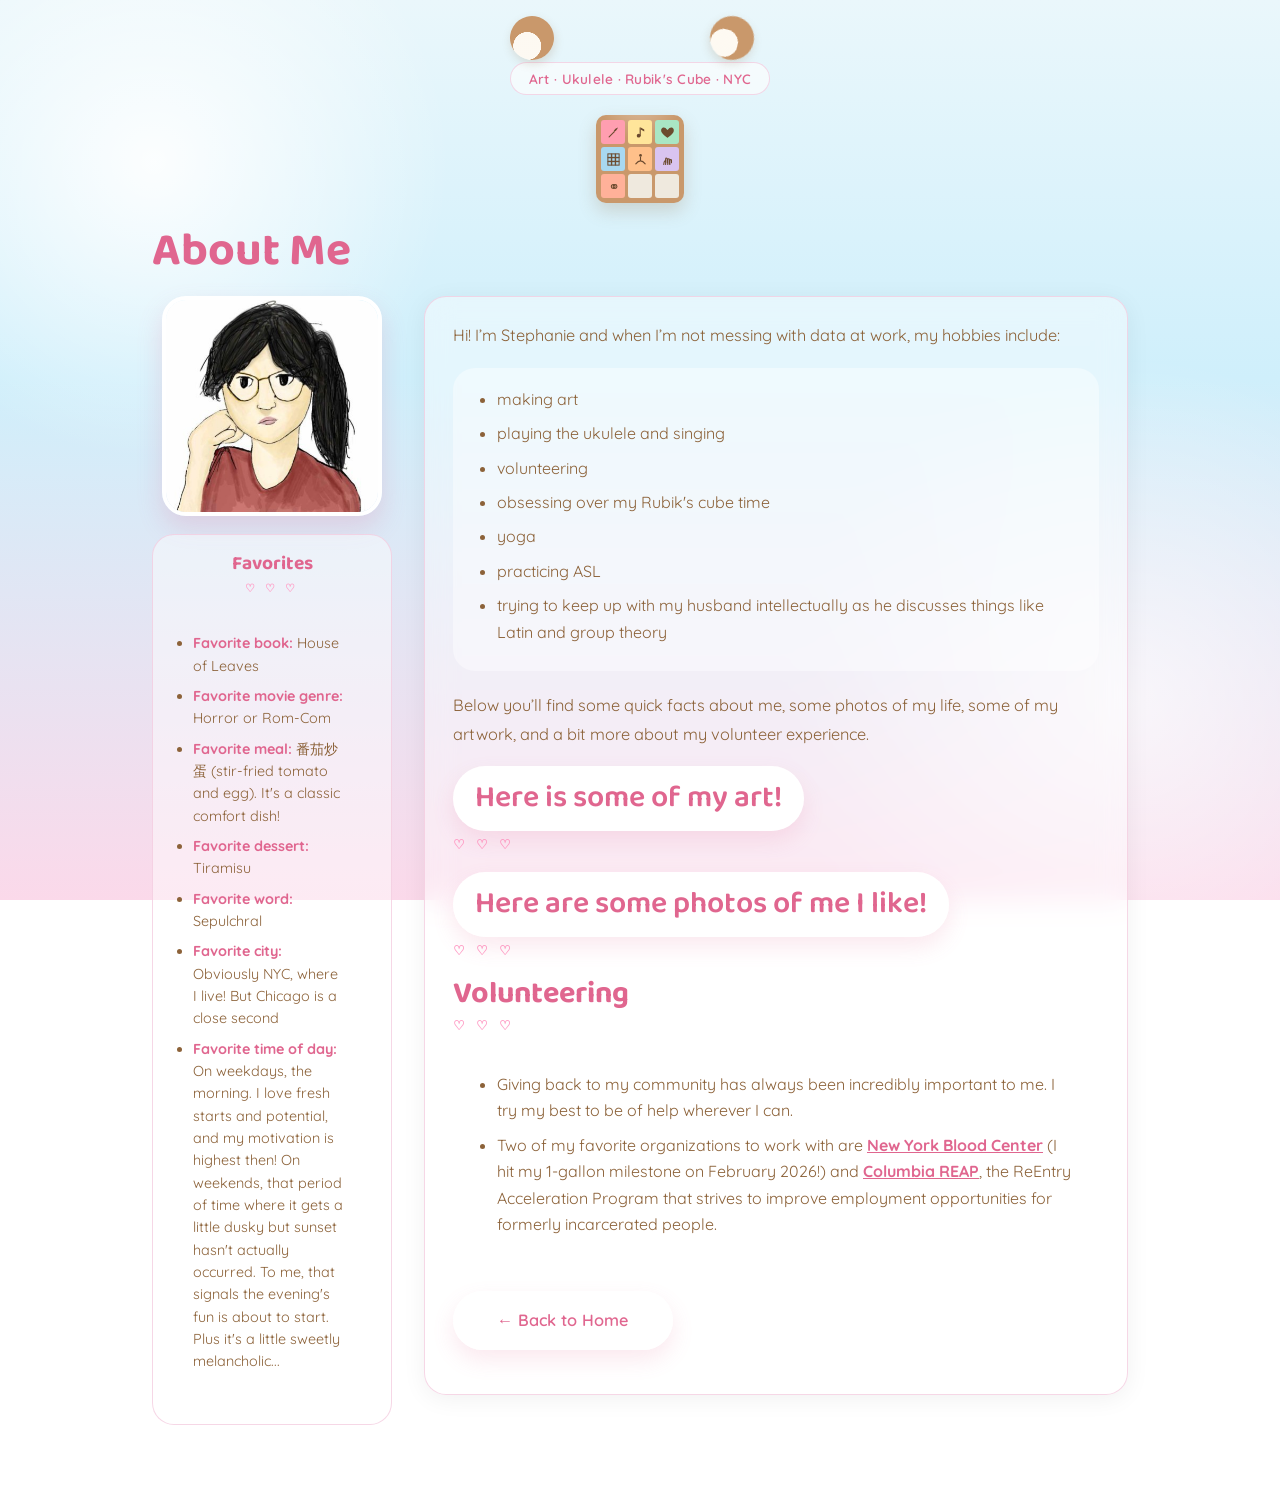
==== commit ba4ec30f: "Bring the landing page's layout to About and Portfolio (not the scroll-reveal/scaling JS, layout onl" ====
--- a/about.html
+++ b/about.html
@@ -12,9 +12,10 @@
      (like the two-column layout below) without affecting index.html or portfolio.html -->
 <body class="about-page">
   <div class="wrap">
-    <!-- Wraps the eyebrow/cube-grid/tagline so they can be centered via CSS,
+    <!-- Wraps the eyebrow/cube-grid/tagline so they can be centered via CSS
+         (.page-intro, shared with portfolio.html's matching intro block),
          independent of the rest of this page's left-aligned text -->
-    <div class="about-intro">
+    <div class="page-intro">
       <!-- Personal-flavored eyebrow tag, same pattern as the professional one
            on index.html/portfolio.html, just using hobbies instead of job title -->
       <span class="eyebrow">Art · Ukulele · Rubik's Cube · NYC</span>
@@ -91,8 +92,15 @@
         </div>
       </aside>
 
-      <!-- RIGHT COLUMN: main content -->
-      <div class="about-main">
+      <!-- RIGHT COLUMN: main content. Also a ".content-block" now, so it
+           gets the same soft-panel treatment (background/border/blur) as
+           the landing page's "About ___" sections and Portfolio's two
+           sections — visual containment for this column now that the
+           page's outer boxed card is gone (see ".about-page .wrap" in
+           styles.css). The sidebar keeps its own separate look
+           (.quickfacts card + sticky photo) rather than getting wrapped
+           in a second nested panel here. -->
+      <div class="about-main content-block">
         <p>
           Hi! I’m Stephanie and when I’m not messing with data at work, my hobbies include:
         </p>
--- a/styles.css
+++ b/styles.css
@@ -1,5 +1,5 @@
 /* filename: styles.css
-   Shared stylesheet used by index.html, about.html, and projects.html.
+   Shared stylesheet used by index.html, about.html, and portfolio.html.
    Overall look: "kawaii + fruitiger aero" — soft sky gradient background,
    glossy pill-shaped buttons with a glass highlight, rounded cream card,
    bear-ear silhouettes peeking above the card (a nod to Rilakkuma),
@@ -67,9 +67,155 @@
   backdrop-filter:blur(2px);
 }
 
+/* On the landing page specifically, strip away the card look entirely —
+   no background, border, shadow, or blur — so the content sits directly
+   on the page's gradient background in full-width bands instead of one
+   boxed rectangle. This was the fix for the "rounded box floating on a
+   gradient" look that reads as a generic AI-template layout. Text inside
+   left-aligns instead of centering (see the "p" override below), while
+   the box itself stays centered on the page — an earlier attempt at also
+   left-anchoring the box itself left a large, unstructured empty area on
+   the right with nothing in it, which read as broken rather than
+   intentional. About and Portfolio pages keep the original boxed,
+   centered look for now.
+   WIDTH HISTORY, because this number has been fought over: 860px was the
+   stable width while the cube and paragraph were separate stacked blocks
+   (a 1140px attempt got reverted — it stretched the mismatch between the
+   centered cube and the left-hugging text). Now that the cube and hero
+   paragraph share one flex row (.hero-lockup below) that mismatch can't
+   recur, and 1000px buys the header enough room for photo + name + nav
+   to fit on a single line at common desktop widths, which 860px did not
+   (the nav was wrapping onto its own orphan line under the title). */
+.landing-page .wrap{
+  max-width:1000px;
+  padding:20px 12px 40px;
+  background:none;
+  border:none;
+  box-shadow:none;
+  backdrop-filter:none;
+  text-align:left;
+}
+
+/* Portfolio page: same de-boxed/widened treatment as the landing page and
+   About — no background/border/shadow/blur, content sits directly on the
+   gradient, left-aligned instead of the base .wrap's centered narrow
+   card. The .page-intro block above (eyebrow/cube/tagline/resume link)
+   stays centered on its own, matching the same pattern About uses. */
+.portfolio-page .wrap{
+  max-width:1000px;
+  padding:20px 12px 40px;
+  background:none;
+  border:none;
+  box-shadow:none;
+  backdrop-filter:none;
+  text-align:left;
+}
+
+/* Same reasoning as the landing page's paragraph-width override: the
+   base "p" rule centers itself as a block (margin:0 auto) even once
+   text-align is left, and 720px is the top of the comfortable reading
+   range for the wider 1000px column. content-block paragraphs already
+   get max-width:none elsewhere, so they aren't affected by this. */
+.portfolio-page .wrap p{
+  max-width:720px;
+  margin-left:0;
+  margin-right:auto;
+}
+
+/* The rule above would also left-anchor the ".cube-tagline" paragraph
+   sitting inside ".page-intro" — but that block is meant to stay
+   centered (see ".page-intro" itself). Same specificity as the rule
+   above (2 classes + a type each), so this only wins because it comes
+   later in the file; kept directly beneath it so that dependency stays
+   obvious rather than being a trap for a future edit. */
+.portfolio-page .page-intro p{
+  margin-left:auto;
+  margin-right:auto;
+}
+
+/* Paragraphs normally center themselves as a block (margin:0 auto, from
+   the base "p" rule elsewhere in this file) even once text-align is set
+   to left — text-align only affects the text INSIDE the box, not the
+   box's own position. This override left-anchors the paragraph boxes
+   themselves too, so they don't just have left-ragged text sitting in an
+   otherwise still-centered column. Measure bumped from the base 660px to
+   720px: ~75 characters per line, the top of the comfortable reading
+   range, so the sections below the hero fill more of the wider 1000px
+   column without becoming exhausting to read. Going wider than this
+   trades readability for whitespace-filling, which isn't worth it — the
+   full-width hero lockup and the content-block panels below already
+   bound the column's right edge above and between these paragraphs. */
+.landing-page .wrap p{
+  max-width:720px;
+  margin-left:0;
+  margin-right:auto;
+}
+
+/* The quick-nav keeps its right-pinned alignment (justify-content plus
+   margin-left:auto), so the header still frames the page's right edge. */
+
+/* Hero lockup: cube on the left, hero paragraph filling the rest of the
+   row. Replaces the old stacked arrangement, which had two failure modes
+   we hit in sequence: a centered cube floating on its own axis against
+   left-aligned text (read as accidental asymmetry), then a left-aligned
+   cube sitting alone on a wide empty line (read as stranded). Putting
+   the paragraph beside it gives the cube a reason to be where it is. */
+.hero-lockup{
+  display:flex;
+  align-items:flex-start;  /* top-align, NOT stretch/center — the paragraph
+                              is much taller than the cube, and centering
+                              would float the cube weirdly in the middle
+                              of the text block's height */
+  gap:44px; /* was 30px — with the cube's own border sitting right at that
+    edge, 30px read as the text touching the cube rather than two paired
+    elements with breathing room between them */
+  margin-bottom:26px;
+}
+
+/* Landing-page cube sizing/spacing inside the lockup. Cells bumped from
+   the base 24px to 34px: next to a full-width paragraph the 88px-wide
+   base cube read as an icon rather than a co-equal hero element, and the
+   bigger face also carries the scramble/solve animation better. Scoped
+   to .landing-page so the About and Portfolio cubes keep the base size
+   that suits their centered layouts.
+   margin:4px 0 0 — the 4px nudges the cube's top edge down to optically
+   align with the cap height of the paragraph's first (lead-in) line,
+   and the explicit 0 right margin matters: the base rule's shorthand
+   sets margin-right:auto, and inside a flex row an auto margin eats the
+   free space, which would shove the paragraph to the far right. */
+.landing-page .cube-grid{
+  grid-template-columns:repeat(3, 34px);
+  grid-template-rows:repeat(3, 34px);
+  gap:4px;
+  padding:6px;
+  margin:4px 0 0;
+}
+
+/* The hero paragraph fills the row beside the cube. flex:1 takes all
+   remaining width, so the base p / .landing-page .wrap p max-width caps
+   must be lifted here (max-width:none) or the paragraph would stop at
+   720px and strand the leftover space again. Extra .landing-page prefix
+   keeps this rule's specificity above ".landing-page .wrap p". */
+.landing-page .hero-lockup .cube-tagline{
+  flex:1;
+  max-width:none;
+  margin:0;
+}
+
+/* Bottom nav buttons used to sit centered while everything above them was
+   left-aligned, which read as accidental. Since then the content-block
+   panels above now bound the column visually on their own, so the mismatch
+   argument no longer applies — centered here reads as a deliberate closing
+   flourish under the panels rather than a stray leftover axis. Left the
+   base .nav-row / nav rules (both centered) in charge again; no landing-
+   page override needed. */
+
 /* The two "bear ears" peeking above the card. Each is a circle with a
    radial-gradient that fakes a lighter inner-ear patch, then rotated
-   slightly outward so they read as a pair of ears rather than two plain dots. */
+   slightly outward so they read as a pair of ears rather than two plain dots.
+   NOTE: on the landing page these are turned off here (see
+   ".landing-page .wrap::before" below) and re-anchored to the photo instead,
+   since there's no more card edge for them to peek above. */
 .wrap::before,
 .wrap::after{
   content:"";
@@ -92,74 +238,257 @@
   transform:rotate(14deg);
 }
 
-/* Compact row of 3 links (Portfolio / About Me / Resume) near the top of
-   the landing page — lets a fast-scanning visitor jump straight to what
-   they want without scrolling through all the paragraph text below */
+.landing-page .wrap::before,
+.landing-page .wrap::after{
+  content:none;
+}
+
+/* Site header: name/photo on the left, quick-nav pills pinned to the
+   top-right — the standard "logo left, nav right" pattern real sites use.
+   Wraps to stacked on mobile (see the @media rule near the bottom). */
+.site-header{
+  display:flex;
+  align-items:center;
+  justify-content:space-between;
+  flex-wrap:wrap;
+  gap:16px;
+  margin-bottom:22px;
+}
+
+/* Asymmetric header row: photo beside the name/eyebrow instead of both
+   centered and stacked. This is the main visual break from the
+   "everything centered in a box" template pattern — photo stays modest
+   sized on purpose, this isn't meant to read as a big hero image. */
+.hero-row{
+  display:flex;
+  align-items:center;
+  justify-content:flex-start;
+  gap:26px;
+  text-align:left;
+}
+
+.hero-photo{
+  position:relative;
+  flex-shrink:0;
+}
+
+/* Bear ears removed per request — .hero-photo itself is untouched, this
+   just drops the ::before/::after pair that used to draw the two ear
+   circles above it. */
+
+.hero-heading{
+  text-align:left;
+}
+
+.hero-heading .eyebrow{
+  margin-left:0;
+  margin-right:0;
+}
+
+.hero-heading h1{
+  margin:0;
+  font-size:clamp(1.4rem, 2.2vw, 1.9rem); /* smaller than the base h1 rule —
+    the header needs room for the quick-nav to sit alongside it on one line.
+    Max lowered from 2.1rem to 1.9rem: at 2.1rem the photo + name + nav
+    added up to slightly MORE than the 1000px column's content width, so
+    the nav wrapped onto its own orphan line under the title (and looked
+    broken). 1.9rem leaves ~40px of slack. If the name or nav labels ever
+    get longer, re-check this math before anything else. */
+}
+
+/* Compact row of 3 links (Portfolio / About Me / Resume) — pinned to
+   the top-right of .site-header. Plain text links now, not pill buttons,
+   separated by a small dot, closer to a normal site's header nav.
+   "margin-left:auto" is the important part here: if .site-header ever
+   runs out of room and wraps this onto its own line below the hero-row,
+   a lone wrapped flex item under "justify-content:space-between" collapses
+   to the LEFT edge by default (there's nothing to be "between" anymore) —
+   margin-left:auto overrides that and keeps it pinned right regardless. */
 .quick-nav{
   display:flex;
-  justify-content:center;
-  gap:10px;
+  align-items:center;
+  justify-content:flex-end;
   flex-wrap:wrap;
-  margin:0 auto 26px;
+  margin:0 0 0 auto;
+}
+
+/* A small separator dot between each nav link, added via CSS rather than
+   in the HTML so it's not read aloud by screen readers as content */
+.quick-nav a + a{
+  margin-left:18px;
+}
+
+.quick-nav a + a::before{
+  content:"·";
+  margin-right:10px;
+  color:var(--panel-border);
 }
 
 .quick-link{
-  position:relative;
-  overflow:hidden;
-  display:inline-flex;
-  align-items:center;
-  padding:9px 18px;
-  border-radius:999px;
   text-decoration:none;
   font-family:"Quicksand", sans-serif;
   font-weight:600;
   font-size:.9rem;
+  color:var(--text-soft);
+  transition:color .16s ease;
+}
+
+.quick-link:hover{
   color:var(--title);
-  background:linear-gradient(180deg, var(--white), var(--btn));
-  box-shadow:0 8px 18px rgba(224,102,143,.14);
-  transition:transform .16s ease, box-shadow .16s ease;
-}
-
-/* Glossy "glass" highlight across the top of each quick-link pill —
-   a soft white glow that fades out, mimicking a shiny button surface */
-.quick-link::before{
-  content:"";
-  position:absolute;
-  top:-60%;
-  left:-10%;
-  width:120%;
-  height:100%;
-  background:radial-gradient(ellipse at top, rgba(255,255,255,.65), transparent 62%);
-  pointer-events:none;
-}
-
-.quick-link:hover{
-  transform:translateY(-2px);
-  box-shadow:0 12px 22px rgba(224,102,143,.2);
-}
-
-/* The "Portfolio" quick-link gets this extra class to make it the visually
-   strongest of the three — solid pink fill instead of white, since that's
-   the link most useful to an employer visiting the page */
+  text-decoration:underline;
+}
+
+/* Previously styled bolder/pink to flag "Portfolio" as the link most
+   useful to a recruiter skimming the page — dropped, because that same
+   pink+bold treatment is also how a current-page indicator would look,
+   and this link sits on the one page that ISN'T Portfolio. All three
+   quick-nav links now share the plain .quick-link look, so nothing
+   implies you're already on the page it points to. */
 .quick-link-primary{
-  color:var(--white);
-  background:linear-gradient(180deg, #ff9fc7, var(--title));
-  box-shadow:0 10px 22px rgba(224,102,143,.26);
-}
-
-/* Wraps each "About ___" section on the landing page so the CSS rule
-   right below it can add a divider + extra spacing between them */
+  color:var(--text-soft);
+  font-weight:600;
+}
+
+.quick-link-primary:hover{
+  color:var(--title);
+}
+
+/* Soft panel look for every content-block, on any page — same card
+   language as the portfolio's .history-card and the About page's
+   .quickfacts, so it's the site's own established vocabulary, not a new
+   pattern per page. Originally landing-only; generalized here so
+   Portfolio's existing two content-blocks (which already used this same
+   class) and About's main-content column all get the same visual
+   containment, instead of each page inventing its own version of "not
+   crammed in the center." */
 .content-block{
   margin:0 auto 8px;
-}
-
-/* Adds a dashed line + gap ABOVE any content-block that directly follows
-   another one — so "About Stephanie" and "About This Site" read as two
-   separate blocks instead of one continuous wall of text */
+  background:rgba(255,255,255,.42);
+  border:1px solid var(--panel-border);
+  border-radius:22px;
+  padding:24px 28px 26px;
+  backdrop-filter:blur(14px);
+  -webkit-backdrop-filter:blur(14px); /* Safari/iOS still needs the prefix */
+  box-shadow:0 4px 24px rgba(0,0,0,.06); /* soft lift, matches --shadow's
+    softness elsewhere on the site rather than a harsher generic glass
+    shadow, so it stays in the kawaii/Frutiger Aero register instead of
+    reading as a Bootstrap-style card */
+}
+
+/* Gap between stacked content-blocks (About Stephanie / About This Site
+   on the landing page, Skillset / Projects on Portfolio) — no divider
+   line needed between two already-bordered panels, the gap alone reads
+   as separation */
 .content-block + .content-block{
-  margin-top:18px;
-  padding-top:30px;
-  border-top:1px dashed var(--panel-border);
+  margin-top:20px;
+}
+
+/* The panel's own padding already provides headroom above the first
+   heading, so the base h2's 28px top margin would double up and push
+   the heading visibly off-balance toward the bottom */
+.content-block h2{
+  margin-top:0;
+}
+
+/* Big-on-load intro: JS (see the script near the bottom of index.html)
+   does two things on every scroll tick, both driven off the same
+   progress value so they settle in sync:
+   1) sets min-height, shrinking this box from a full viewport-height
+      (at scrollY 0, so the "About Stephanie" panel and everything below
+      it start below the fold — nothing else is visible until you
+      scroll) down to its natural content height by ~320px of scroll.
+      min-height is a real layout property, so this actually reserves/
+      releases vertical space, unlike transform below.
+   2) sets "transform: scale(...)", shrinking the VISUAL size from
+      oversized (1.16x) down to 1x over the same distance.
+   transform-origin is center/center: since min-height above already
+   reserves the correct box size independently, growth doesn't need to
+   be anchored to the top edge the way an unreserved-space version
+   would — center growth reads more like an intentional "hero" pop.
+   flex + justify-content:center vertically centers the header/cube/
+   paragraph content within whatever height min-height currently is.
+   No CSS transition on either property: continuous per-frame updates
+   from the scroll listener already produce smooth motion, and adding a
+   transition on top would fight the next frame's value and read as
+   laggy instead of buttery. prefers-reduced-motion is handled in the
+   script itself (skips the scroll listener, leaves this at natural
+   height/scale 1 permanently — a full-viewport-height block that never
+   settles would be actively disorienting for that preference). */
+.landing-page .hero-intro{
+  display:flex;
+  flex-direction:column;
+  justify-content:center;
+  transform-origin:center center;
+  will-change:transform, min-height;
+}
+
+/* Scroll-reveal: sections start faded, dropped down, and slightly shrunk,
+   then animate to their resting state when ".is-visible" gets toggled on
+   by the IntersectionObserver at the bottom of index.html. The class gets
+   REMOVED when a section scrolls back out of view too, so this replays
+   every time you scroll past a section, not just once on first load —
+   that repeat behavior was a deliberate choice, not a bug to fix later.
+   cubic-bezier(.34,1.56,.64,1) is a "back-out" curve: it overshoots past
+   1 before settling, which is what actually reads as a bounce rather than
+   a plain ease — a linear or ease-out curve here would just look like an
+   ordinary fade, not "playful." Scoped to the landing page only. */
+.landing-page .reveal{
+  opacity:0;
+  transform:translateY(28px) scale(.94);
+  transition:opacity .55s cubic-bezier(.34,1.56,.64,1),
+             transform .65s cubic-bezier(.34,1.56,.64,1);
+}
+
+.landing-page .reveal.is-visible{
+  opacity:1;
+  transform:translateY(0) scale(1);
+}
+
+/* Staggered per-section delay, via explicit "reveal-N" classes rather than
+   ":nth-of-type" — nth-of-type counts position among ALL sibling <div>s,
+   not just ".reveal" ones, and site-header/hero-lockup are divs too, so
+   an nth-of-type-based selector here would silently never match the
+   content-block panels at all. Explicit classes avoid that trap entirely
+   and stay correct even if the section order in index.html ever changes. */
+.landing-page .reveal-2{
+  transition-delay:.06s;
+}
+
+.landing-page .reveal-3{
+  transition-delay:.1s;
+}
+
+.landing-page .reveal-4{
+  transition-delay:.14s;
+}
+
+.landing-page .reveal-5{
+  transition-delay:.16s;
+}
+
+/* Users who've asked their OS to minimize motion get the end state
+   immediately with no animation at all — the "prefers-reduced-motion"
+   check in the script below adds "is-visible" straight away without ever
+   registering the observer, but this transition:none is a second layer
+   of safety in case JS is slow to run or blocked entirely */
+@media (prefers-reduced-motion: reduce){
+  .landing-page .reveal{
+    opacity:1;
+    transform:none;
+    transition:none;
+  }
+}
+
+/* Paragraphs inside a content-block panel need to fill the panel, not
+   stop at the base "p" rule's 660px measure — the panel itself is
+   already the full column width, so a 660px cap inside it left a
+   permanent empty stripe on the right (or, on the landing page
+   specifically, inside the 720px-measure override), the exact
+   whitespace problem panels exist to solve, just relocated inside the
+   box. Generalized from a landing-only rule so About and Portfolio's
+   content-block paragraphs get the same fix. */
+.content-block p{
+  max-width:none;
 }
 
 /* Small pill-shaped label above the photo on the landing page, e.g.
@@ -188,6 +517,12 @@
   border:4px solid var(--white);
   box-shadow:0 10px 24px rgba(224,102,143,.22);
   position:relative;
+}
+
+/* Inside .hero-row's flex layout the old auto-centering margin isn't
+   needed (and looks off in a side-by-side layout), so it's reset here */
+.hero-photo .portrait{
+  margin:0;
 }
 
 /* 3x3 grid styled like one face of a Rubik's cube, sitting under the h1
@@ -388,13 +723,33 @@
   border-top:1px dashed var(--panel-border);
 }
 
-/* Inside a .nav-row specifically, buttons shrink to fit their text
-   instead of using the much wider default size set below */
+/* Inside a .nav-row specifically, buttons still shrink to fit their text
+   (rather than the much wider min(100%,520px) default below), but sized
+   up from an earlier, smaller pass (padding 10px 18px, font .85rem) that
+   read as flat text links rather than buttons. Matching the base link
+   padding/font size here makes them look and feel like the same button
+   family as the rest of the site instead of a scaled-down variant. */
 .nav-row .link,
 .nav-row .social-button{
   width:auto;
-  padding:10px 18px;
-  font-size:.85rem;
+  padding:15px 26px;
+  font-size:1rem;
+}
+
+/* The two page-link buttons (About / Portfolio) have long full-sentence
+   labels, so "width:auto" above sized each one to fit its whole sentence
+   on one line — together that's wider than the column, so they wrapped
+   onto separate lines instead of sitting side by side. flex:1 makes them
+   share the row's width evenly instead, wrapping each button's own text
+   across 2-3 lines as needed. min-width:0 is required for flex-basis:0
+   items with text content — without it a flex item won't shrink below
+   its content's natural (unwrapped) width, which would defeat the whole
+   point here. Scoped to ".link" only, not ".social-button" — the resume/
+   email/LinkedIn buttons have short one-line labels that already fit
+   fine and look better at their natural content width. */
+.nav-row .link{
+  flex:1 1 0;
+  min-width:0;
 }
 
 /* Base look shared by every pill-shaped button/link across the whole site:
@@ -513,7 +868,7 @@
 
 /* ============================= Projects page ============================= */
 
-/* The "Professional History & Skillset" box at the top of projects.html */
+/* The "Professional History & Skillset" box at the top of portfolio.html */
 .history-card{
   text-align:left;
   padding:24px 28px;
@@ -783,29 +1138,51 @@
   border-radius:0;
 }
 
+/* De-boxed to match the landing page's approach: no background/border/
+   shadow/blur, so this page's content sits directly on the gradient in
+   open bands instead of one big centered card — that boxed-card feel,
+   combined with the forced-center headings/paragraphs below, was the
+   "crammed in the center" complaint. Widened from 960px to 1000px to
+   match Portfolio/landing for a consistent column width site-wide. */
 .about-page .wrap{
-  max-width:960px;   /* About page's card is wider than other pages, to fit the two-column layout */
+  max-width:1000px;
   text-align:left;
-  padding:40px 42px 44px;
-}
-
-/* Centers the eyebrow/cube-grid/tagline intro block, since the rest of
-   this page is left-aligned (see ".about-page .wrap" above) but these
-   identity elements should match the centered look they have on the
-   other two pages */
-.about-intro{
+  padding:20px 12px 40px;
+  background:none;
+  border:none;
+  box-shadow:none;
+  backdrop-filter:none;
+}
+
+/* Centers the eyebrow/cube-grid/tagline identity block on a page whose
+   main content is otherwise left-aligned. Named page-neutral (not
+   about-intro) since Portfolio now reuses this exact same pattern for
+   its own intro block — one shared piece of vocabulary instead of two
+   near-identical rules under different names. */
+.page-intro{
   text-align:center;
   margin-bottom:8px;
 }
 
 .about-page h1,
 .about-page h2{
-  text-align:center;
+  text-align:left;
 }
 
 .about-page p{
-  max-width:820px;
-  text-align:center;
+  max-width:720px;
+  text-align:left;
+}
+
+/* ".about-page p" above and ".content-block p" earlier in this file have
+   equal specificity, so source order alone would let this later rule
+   win and re-impose the 720px cap inside a content-block panel — which
+   would recreate the exact "empty stripe inside the panel" bug the
+   landing page already hit once. This explicit override (extra
+   ".about-page" prefix bumps specificity) keeps panel paragraphs full-
+   width regardless of file order. */
+.about-page .content-block p{
+  max-width:none;
 }
 
 /* Generic boxed-card look applied to every <ul> on the About page
@@ -872,7 +1249,7 @@
 
 .about-page .art-btn{
   display:inline-flex;
-  margin:0 auto;
+  margin:0;
 }
 
 .about-page .vol-link{
@@ -892,6 +1269,68 @@
 @media (max-width:700px){
   body{
     padding:20px 12px;
+  }
+
+  /* Landing page header: the name/photo + quick-nav space-between row
+     doesn't have room side by side on a phone, so it stacks, and the
+     quick-nav pills re-center instead of hugging the right edge */
+  .site-header{
+    flex-direction:column;
+    align-items:center;
+  }
+
+  .quick-nav{
+    justify-content:center;
+    margin-left:0;  /* cancels the "margin-left:auto" set elsewhere for the
+                        desktop right-pinned layout — in this stacked mobile
+                        layout that same rule would push the nav to hug the
+                        right edge instead of centering it */
+  }
+
+  /* The side-by-side page-link buttons (flex:1, see the desktop rule)
+     would squeeze these long sentences into a cramped ~160px-wide column
+     on a phone screen — stack them back to one-per-line, full width,
+     like every other button on the site at this breakpoint */
+  .nav-row .link{
+    flex:1 1 100%;
+  }
+
+  /* On mobile the landing header stacks and re-centers (photo, name,
+     quick-nav all centered — see the rules above), so side-by-side has
+     no room and the desktop left rail no longer visually exists. The
+     hero lockup stacks back to vertical (cube above paragraph, both
+     centered), matching the centered header directly above it. The
+     margin override also cancels the desktop rule's "margin:4px 0 0",
+     restoring bottom spacing between the cube and the paragraph. */
+  .landing-page .hero-lockup{
+    flex-direction:column;
+    align-items:center;
+  }
+
+  .landing-page .cube-grid{
+    margin:0 auto 4px;
+  }
+
+  /* Content panels get tighter padding on phones — the desktop 28px side
+     padding would eat too much of an already narrow column. Generalized
+     from a landing-only rule so About/Portfolio panels match too. */
+  .content-block{
+    padding:18px 16px 20px;
+  }
+
+  /* Landing page hero row: side-by-side doesn't have room on a phone
+     screen, so it stacks and re-centers instead */
+  .hero-row{
+    flex-direction:column;
+    text-align:center;
+  }
+
+  .hero-heading{
+    text-align:center;
+  }
+
+  .hero-photo .portrait{
+    margin:0 auto;
   }
 
   /* Collapse the About page's two-column layout into a single column,
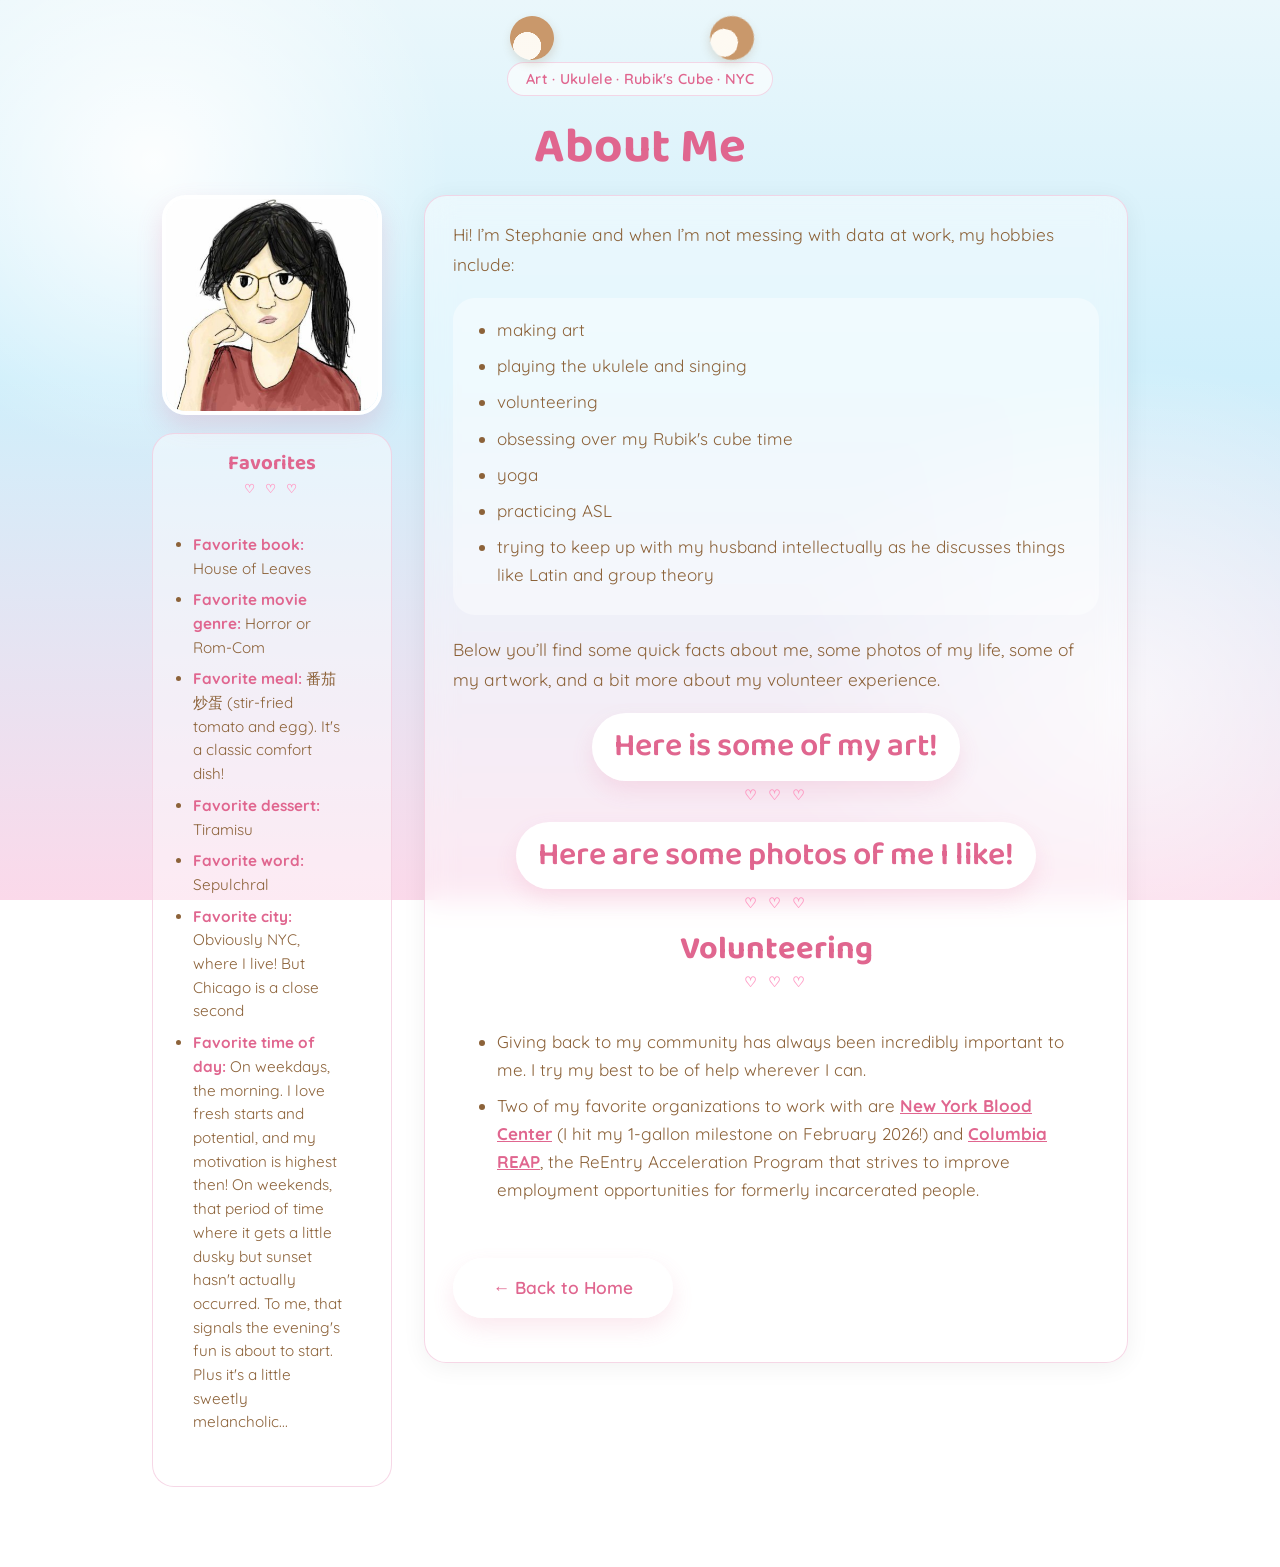
==== commit 3f49b00c: "Remove the static hobby cube from the About page intro (keeping the eyebrow). Also removes its now-o" ====
--- a/about.html
+++ b/about.html
@@ -19,48 +19,6 @@
       <!-- Personal-flavored eyebrow tag, same pattern as the professional one
            on index.html/portfolio.html, just using hobbies instead of job title -->
       <span class="eyebrow">Art · Ukulele · Rubik's Cube · NYC</span>
-
-      <!-- Unlike the animated scramble/solve cube on index.html and
-           portfolio.html, this one is STATIC on purpose: each of the 9
-           cells is permanently one color, standing for one specific hobby
-           from the list below. This is the "personal face" of the same
-           cube — deliberately behaving differently here than it does on
-           the other two pages, since it's showing something fixed
-           (who she is) rather than something happening (solving a problem).
-           Not aria-hidden, since these cells carry real meaning now — each
-           has a visible tooltip (title) plus hidden text for screen readers. -->
-      <div class="cube-grid cube-grid-static" role="list" aria-label="A few of Stephanie's hobbies, mapped onto a cube face">
-        <span class="hobby-cell hobby-art" title="Making art" role="listitem">
-          <svg class="hobby-icon" viewBox="0 0 24 24" fill="none" stroke="currentColor" stroke-width="1.8" stroke-linecap="round" stroke-linejoin="round"><path d="M5 19 L13 11"/><path d="M12.3 10 C12.3 10 14 5.5 19 4 C17.8 8.3 13.7 10.8 13.7 10.8 Z" fill="currentColor" stroke="none"/></svg>
-          <span class="sr-only">Making art</span>
-        </span>
-        <span class="hobby-cell hobby-ukulele" title="Ukulele &amp; singing" role="listitem">
-          <svg class="hobby-icon" viewBox="0 0 24 24" fill="currentColor"><circle cx="9" cy="17" r="3"/><rect x="10.6" y="4" width="1.8" height="14"/><path d="M12.4 4 L18 7.2 L18 10.4 L12.4 7.2 Z"/></svg>
-          <span class="sr-only">Ukulele &amp; singing</span>
-        </span>
-        <span class="hobby-cell hobby-volunteering" title="Volunteering" role="listitem">
-          <svg class="hobby-icon" viewBox="0 0 24 24" fill="currentColor"><path d="M12 20.5s-7-4.4-9.4-8.9C.8 7.9 2.3 4 6.1 4c2 0 3.5 1.3 5.9 4 2.4-2.7 3.9-4 5.9-4 3.8 0 5.3 3.9 3.5 7.6-2.4 4.5-9.4 8.9-9.4 8.9z"/></svg>
-          <span class="sr-only">Volunteering</span>
-        </span>
-        <span class="hobby-cell hobby-cube" title="Rubik's cube" role="listitem">
-          <svg class="hobby-icon" viewBox="0 0 24 24" fill="none" stroke="currentColor" stroke-width="1.6"><rect x="3" y="3" width="5.6" height="5.6"/><rect x="9.2" y="3" width="5.6" height="5.6"/><rect x="15.4" y="3" width="5.6" height="5.6"/><rect x="3" y="9.2" width="5.6" height="5.6"/><rect x="9.2" y="9.2" width="5.6" height="5.6"/><rect x="15.4" y="9.2" width="5.6" height="5.6"/><rect x="3" y="15.4" width="5.6" height="5.6"/><rect x="9.2" y="15.4" width="5.6" height="5.6"/><rect x="15.4" y="15.4" width="5.6" height="5.6"/></svg>
-          <span class="sr-only">Rubik's cube</span>
-        </span>
-        <span class="hobby-cell hobby-yoga" title="Yoga" role="listitem">
-          <svg class="hobby-icon" viewBox="0 0 24 24" fill="none" stroke="currentColor" stroke-width="1.8" stroke-linecap="round" stroke-linejoin="round"><circle cx="12" cy="5.5" r="2.2" fill="currentColor" stroke="none"/><path d="M12 8.5v4.5M4.5 19c2.5-3.2 5.2-4.8 7.5-4.8s5 1.6 7.5 4.8"/></svg>
-          <span class="sr-only">Yoga</span>
-        </span>
-        <span class="hobby-cell hobby-asl" title="ASL" role="listitem">
-          <svg class="hobby-icon" viewBox="0 0 24 24" fill="none" stroke="currentColor" stroke-width="1.7" stroke-linecap="round"><path d="M6 20c0-3 .5-5 2.5-6.5M9 20v-9a1.3 1.3 0 012.6 0v6M12.4 20v-8a1.3 1.3 0 012.6 0v7M15.8 20v-6.5a1.3 1.3 0 012.6 0V17"/></svg>
-          <span class="sr-only">ASL</span>
-        </span>
-        <span class="hobby-cell hobby-husband" title="Keeping up with her husband on Latin &amp; group theory" role="listitem">
-          <svg class="hobby-icon" viewBox="0 0 24 24" fill="none" stroke="currentColor" stroke-width="1.7"><path d="M8.5 12a3 3 0 106 0 3 3 0 10-6 0z"/><path d="M11.5 12a3 3 0 106 0 3 3 0 10-6 0z"/></svg>
-          <span class="sr-only">Keeping up with her husband on Latin &amp; group theory</span>
-        </span>
-        <span class="hobby-cell hobby-blank" title="More to discover" role="listitem" aria-hidden="true"></span>
-        <span class="hobby-cell hobby-blank" title="More to discover" role="listitem" aria-hidden="true"></span>
-      </div>
     </div>
 
     <h1>About Me</h1>
--- a/styles.css
+++ b/styles.css
@@ -4,6 +4,25 @@
    glossy pill-shaped buttons with a glass highlight, rounded cream card,
    bear-ear silhouettes peeking above the card (a nod to Rilakkuma),
    Baloo 2 for headings and Quicksand for body text. */
+
+/* ---- Root type size ----
+   Every font-size in this file is written in rem, which resolves against
+   this value. Nothing set it before, so the whole site ran at the browser
+   default of 16px, which left body copy around 16px: small for a 1000px
+   column, and smaller still in practice because Quicksand has a low
+   x-height and the warm-brown-on-pale-gradient contrast is soft.
+   106.25% of 16px is 17px, so body copy lands near 17.3px and every other
+   size scales with it, preserving the hierarchy. Use a percentage rather
+   than a px value: a px root would override the font size a visitor set
+   in their own browser preferences, which matters for anyone who enlarges
+   text to read comfortably.
+   Layout widths are in px, so the column doesn't grow with this. That's
+   deliberate, since larger text in the same column also shortens each
+   line in characters. To dial the whole site's text up or down, change
+   this one number. */
+html{
+  font-size:106.25%;
+}
 
 /* ---- Color/shadow variables, reused everywhere below via var(--name) ----
    Changing a value here updates it site-wide, instead of hunting down
@@ -191,15 +210,42 @@
   margin:4px 0 0;
 }
 
-/* The hero paragraph fills the row beside the cube. flex:1 takes all
-   remaining width, so the base p / .landing-page .wrap p max-width caps
-   must be lifted here (max-width:none) or the paragraph would stop at
-   720px and strand the leftover space again. Extra .landing-page prefix
-   keeps this rule's specificity above ".landing-page .wrap p". */
-.landing-page .hero-lockup .cube-tagline{
+/* The hero copy column fills the row beside the cube. flex:1 takes all
+   remaining width; min-width:0 lets a flex child holding text shrink
+   below its longest unbroken content instead of forcing the row wider.
+   Was applied to the paragraph directly, before the hook was split out
+   into its own <h1> and both were wrapped in this container. */
+.landing-page .hero-lockup .hero-copy{
   flex:1;
+  min-width:0;
+}
+
+/* The opening hook, now the page's <h1> and typeset as a real headline.
+   It was previously an inline span at 1.15rem against 1.02rem body
+   text, a 13% difference, which gave the eye no entry point: 85 words
+   read as one undifferentiated block. At this size the hook lands in a
+   glance and the rest becomes supporting text people opt into.
+   Sized in its own clamp rather than inheriting the base h1's
+   clamp(2rem,4vw,2.9rem), which would overpower the hero at wide
+   widths. */
+.landing-page .hero-copy .lead-in{
+  display:block;
+  margin:0 0 12px;
+  font-size:clamp(1.5rem, 2.9vw, 2.15rem);
+  line-height:1.25;
   max-width:none;
+}
+
+/* Supporting text under the headline: a step down in size and a softer
+   color, so the hierarchy is carried by more than the headline's size
+   alone. Without this the paragraph competes with the hook and the
+   block reads flat again. max-width:none lifts the base p / ".landing-
+   page .wrap p" caps so it fills the column beside the cube. */
+.landing-page .hero-copy .cube-tagline{
   margin:0;
+  max-width:none;
+  font-size:.95rem;
+  color:var(--text-soft);
 }
 
 /* Bottom nav buttons used to sit centered while everything above them was
@@ -285,16 +331,14 @@
   margin-right:0;
 }
 
-.hero-heading h1{
-  margin:0;
-  font-size:clamp(1.4rem, 2.2vw, 1.9rem); /* smaller than the base h1 rule —
-    the header needs room for the quick-nav to sit alongside it on one line.
-    Max lowered from 2.1rem to 1.9rem: at 2.1rem the photo + name + nav
-    added up to slightly MORE than the 1000px column's content width, so
-    the nav wrapped onto its own orphan line under the title (and looked
-    broken). 1.9rem leaves ~40px of slack. If the name or nav labels ever
-    get longer, re-check this math before anything else. */
-}
+/* NOTE: there used to be a ".hero-heading h1" rule here sizing the site
+   name, with its max clamp tuned down to 1.9rem so that photo + name +
+   quick-nav would still fit on one header line inside the 1000px column.
+   The site name heading is gone (see index.html), so the rule targeted
+   nothing and the wrap constraint it worked around no longer exists:
+   the header now holds only the photo and the eyebrow pill, leaving
+   plenty of room for the nav. If a heading ever returns to this row,
+   that width math is the first thing to re-check. */
 
 /* Compact row of 3 links (Portfolio / About Me / Resume) — pinned to
    the top-right of .site-header. Plain text links now, not pill buttons,
@@ -388,6 +432,7 @@
    the heading visibly off-balance toward the bottom */
 .content-block h2{
   margin-top:0;
+  text-align:center;
 }
 
 /* Big-on-load intro: JS (see the script near the bottom of index.html)
@@ -466,6 +511,16 @@
   transition-delay:.16s;
 }
 
+/* Deliberately longer than the reveal-N steps above. Those stagger whole
+   sections by a fraction of a beat so a tall viewport doesn't flash
+   everything at once. This one is a read-order cue: the hook headline
+   lands first, then the supporting paragraph arrives clearly after it,
+   so the eye is pointed at the hook before the 70 words underneath it
+   appear. */
+.landing-page .reveal-hero-body{
+  transition-delay:.42s;
+}
+
 /* Users who've asked their OS to minimize motion get the end state
    immediately with no animation at all — the "prefers-reduced-motion"
    check in the script below adds "is-visible" straight away without ever
@@ -479,15 +534,22 @@
   }
 }
 
-/* Paragraphs inside a content-block panel need to fill the panel, not
-   stop at the base "p" rule's 660px measure — the panel itself is
-   already the full column width, so a 660px cap inside it left a
-   permanent empty stripe on the right (or, on the landing page
-   specifically, inside the 720px-measure override), the exact
-   whitespace problem panels exist to solve, just relocated inside the
-   box. Generalized from a landing-only rule so About and Portfolio's
-   content-block paragraphs get the same fix. */
-.content-block p{
+/* Paragraphs inside a content-block panel fill the panel, rather than
+   stopping at the reading-measure caps set elsewhere (the base "p" rule's
+   660px, or the 720px ".landing-page .wrap p" / ".portfolio-page .wrap p"
+   / ".about-page p" overrides). The panel is already the full column
+   width, so any cap inside it leaves a permanent empty stripe down its
+   right side: the exact whitespace problem the panels exist to solve,
+   just relocated inside the box.
+   SPECIFICITY, and this has bitten once already: a bare ".content-block
+   p" scores (0,1,1), which LOSES to ".landing-page .wrap p" at (0,2,1),
+   so the 720px cap silently won and the text stopped short of the panel
+   edge. Each selector below is page-scoped to reach (0,3,1) and beat
+   those page-level caps outright. Don't collapse these back into one
+   bare ".content-block p" — it looks tidier and quietly breaks. */
+.landing-page .content-block p,
+.about-page .content-block p,
+.portfolio-page .content-block p{
   max-width:none;
 }
 
@@ -562,10 +624,10 @@
   pointer-events:none;
 }
 
-/* Visually hides text while keeping it readable to screen readers — used
-   on the About page's static hobby cube so each color-coded cell still
-   announces what it stands for, even though sighted users get that
-   info from the "title" tooltip on hover instead */
+/* Visually hides text while keeping it readable to screen readers. A
+   generic accessibility utility (kept available for future use even
+   though the About page's static hobby cube that originally used it has
+   been removed). */
 .sr-only{
   position:absolute;
   width:1px;
@@ -578,45 +640,6 @@
   border:0;
 }
 
-/* About page's STATIC hobby cube (see the long comment in about.html for
-   why this one doesn't animate like the other two). Each cell gets a
-   fixed color standing for one hobby, plus a subtle hover lift so it's
-   clear the cells are individually meaningful, not just decoration. */
-.hobby-cell{
-  position:relative;
-  display:flex;
-  align-items:center;
-  justify-content:center;
-  cursor:default;
-  transition:transform .15s ease;
-  color:#6B4A2E;  /* shared dark ink color for every icon, so they read
-                      clearly against any of the light pastel cell colors */
-}
-
-.hobby-cell:hover,
-.hobby-cell:focus{
-  transform:scale(1.12);
-}
-
-/* Every hand-drawn SVG icon shares this sizing — small enough to fit the
-   ~24px cell with breathing room, using currentColor so they all pick up
-   the ink color set on .hobby-cell above without needing per-icon rules */
-.hobby-icon{
-  width:15px;
-  height:15px;
-}
-
-.hobby-art{ background:#FF9EB0; }
-.hobby-ukulele{ background:#FFE59A; }
-.hobby-volunteering{ background:#A9E6C4; }
-.hobby-cube{ background:#A8D8F0; }
-.hobby-yoga{ background:#FFC08A; }
-.hobby-asl{ background:#D9C4F0; }
-.hobby-husband{ background:#FFB199; }
-.hobby-blank{ background:#EFE9DE; }
-
-
-
 /* Headings use Baloo 2 (the rounded display font) in the pink accent color */
 h1,
 h2{
@@ -637,7 +660,10 @@
   font-size:clamp(1.4rem,3vw,1.9rem);
 }
 
-/* Small row of heart symbols under every h2, a recurring kawaii motif */
+/* Small row of heart symbols under every h2, a recurring kawaii motif.
+   text-align:center here is deliberate and independent of the heading's
+   own alignment: h2 itself is left-aligned on most pages now, but as a
+   "divider" these read better centered under the heading regardless. */
 h2::after{
   content:"♡ ♡ ♡";
   display:block;
@@ -645,6 +671,7 @@
   color:#ff9fc7;
   font-size:.8rem;
   letter-spacing:4px;
+  text-align:center;
 }
 
 p{
@@ -663,9 +690,36 @@
   font-weight:700;
 }
 
-/* Landing page's main hero paragraph: the cube-permutation-group metaphor
-   combined with personal details (see the comment further down in this
-   file, above .cube-tagline in index.html, for the full context) */
+/* Contextual link inside body copy, as opposed to the site's pill
+   buttons (.link, .social-button) and header nav (.quick-link). There is
+   no global "a" rule in this file, so without this a bare inline link
+   renders in the browser default blue with a default underline, which
+   fights the pastel palette badly.
+   Underlined rather than bold-and-pink alone: this sits inside the hero's
+   soft-gray supporting text, where a bold pink run would pull the eye
+   away from the <h1> hook directly above it. The offset and thin
+   underline keep it legible without the heavy default underline sitting
+   right on the descenders. */
+.inline-link{
+  color:var(--title);
+  text-decoration:underline;
+  text-decoration-thickness:1px;
+  text-underline-offset:3px;
+  text-decoration-color:rgba(214,89,138,.45);
+  transition:text-decoration-color .2s ease, color .2s ease;
+}
+
+.inline-link:hover{
+  color:#c94b7a;
+  text-decoration-color:currentColor;  /* underline darkens with the text
+                                           rather than staying faint */
+}
+
+/* Landing page's hero supporting paragraph, sitting under the <h1> hook
+   line. The cube metaphor itself now lives in that headline; this
+   paragraph carries the personal details and the work parallel. Sizing
+   and color for it come from ".landing-page .hero-copy .cube-tagline"
+   earlier in this file. */
 .cube-tagline{
   margin:-6px auto 22px;
 }
@@ -878,6 +932,13 @@
   border-radius:22px;
 }
 
+/* The card itself stays left-aligned (skill tags, notes read better
+   that way), but its one heading centers like every other header on
+   the site */
+.history-card h1{
+  text-align:center;
+}
+
 /* Each "Education" / "Industry Experience" / "Technical" row inside the
    skills card — a label above a wrapped row of individual tag chips,
    instead of one long comma-separated sentence */
@@ -961,7 +1022,23 @@
   color:var(--text-soft);
 }
 
-/* Container for the 3 project cards — a plain vertical list with no
+/* The Projects section, unwrapped from ".content-block" so its cards sit
+   directly on the page gradient at full column width instead of inset
+   inside a second panel. Only needs the spacing and heading treatment
+   the panel used to supply. */
+.projects-section{
+  margin-top:34px;
+}
+
+/* Matches the centered headings everywhere else on the site. Without
+   this the h2 would inherit "text-align:left" from ".portfolio-page
+   .wrap", since the ".content-block h2" rule that used to center it no
+   longer applies here. */
+.projects-section h2{
+  text-align:center;
+}
+
+/* Container for the project cards — a plain vertical list with no
    bullets, each item spaced out with a gap */
 .project-list{
   list-style:none;
@@ -972,10 +1049,22 @@
   gap:16px;
 }
 
-/* Each individual project box. Padding moved from the card itself onto
-   .project-card-body below, since the thumbnail image now needs to sit
-   flush against the card's top edge and side edges (no gap around it) */
+/* Each individual project box, laid out as a horizontal row: thumbnail
+   on the left, title and description filling the rest. Was a stacked
+   card (full-width thumbnail above the text), which cost ~400px of
+   height each and, because the dashboard screenshots are wide (HCAHPS
+   is 2.5:1), rendered the image at only ~508px inside a 920px-wide box
+   under object-fit:contain. That left ~200px of blank white on each
+   side of every thumbnail: full vertical cost for an image using half
+   the width. A narrow fixed-width thumbnail column matches the images'
+   shape and cuts the height, which matters most because the thumbnails
+   are meant as a quick glance, not something to actually read. */
 .project-card{
+  display:flex;
+  align-items:stretch;  /* thumbnail column matches the text column's
+                            height, so the row reads as one solid block
+                            rather than a short image floating beside
+                            taller text */
   text-align:left;
   overflow:hidden;  /* clips the thumbnail's corners to match the card's border-radius */
   background:rgba(255,255,255,.5);
@@ -983,17 +1072,49 @@
   border-radius:22px;
 }
 
-/* Thumbnail container: fixed height so all 3 cards line up evenly even
-   though the actual dashboard screenshots are different shapes. Uses
-   object-fit:contain (not cover) so dashboard text/axis labels never get
-   cropped off — a light background fills any empty space instead. */
+/* The thumbnail's wrapping link becomes the fixed-width left column.
+   flex:0 0 300px means "don't grow, don't shrink, stay 300px" — without
+   the 0 shrink value the long descriptions beside it would squeeze this
+   column narrower on smaller screens. */
+.project-card > a{
+  display:block;
+  flex:0 0 300px;
+}
+
+/* Thumbnail container, now the full-height left column of the row.
+   height:100% fills whatever height the description column sets, so
+   short and long descriptions both produce a clean rectangular card.
+   min-height keeps a sensible floor if a description is ever short
+   enough to collapse the row. The divider moved from border-bottom to
+   border-right, since the text now sits beside this instead of under it.
+   Uses object-fit:contain (not cover) so dashboard text/axis labels
+   never get cropped off, with a light background filling any leftover
+   space. */
 .project-thumb{
   display:flex;
   align-items:center;
   justify-content:center;
-  height:200px;
+  height:100%;
+  min-height:150px;
   background:#fff;
-  border-bottom:1px solid var(--panel-border);
+  border-right:1px solid var(--panel-border);
+}
+
+/* Temporary stand-in for a project-thumb that doesn't have a real
+   screenshot yet — soft dashed border + centered label instead of a
+   plain blank white box, so it reads as "placeholder" rather than
+   "broken image" */
+.project-thumb-placeholder{
+  background:var(--bg-2, #eef6fb);
+  border:1px dashed var(--panel-border);
+}
+
+.project-thumb-placeholder span{
+  color:var(--text-soft);
+  font-family:"Quicksand", sans-serif;
+  font-size:.9rem;
+  text-align:center;
+  padding:0 20px;
 }
 
 .project-thumb img{
@@ -1004,7 +1125,18 @@
                         since this image should sit flush inside its container */
 }
 
+/* Text column: takes all remaining row width. min-width:0 is required
+   on a flex child holding text, otherwise it refuses to shrink below
+   its longest unbroken content and can push the row wider than the
+   card. justify-content:center vertically centers short descriptions
+   against the taller thumbnail column instead of stranding them at the
+   top. */
 .project-card-body{
+  flex:1;
+  min-width:0;
+  display:flex;
+  flex-direction:column;
+  justify-content:center;
   padding:20px 24px;
 }
 
@@ -1024,6 +1156,91 @@
   max-width:none;
   margin:8px 0 0;
   font-size:.95rem;
+}
+
+/* ---- TBM card specifics ----
+   This card differs from the others: its thumbnails are <button>s that
+   open a lightbox rather than <a>s that navigate to a live URL (the work
+   is internal, so there's no public link), and its title isn't a link
+   for the same reason. */
+
+/* The title on this one card is a plain span, not a link, but should look
+   identical to the .project-card a title on the others */
+.project-title-static{
+  font-family:"Baloo 2", sans-serif;
+  font-weight:700;
+  font-size:1.1rem;
+  color:var(--title);
+}
+
+/* Reset default <button> chrome so a button-wrapped thumbnail looks exactly
+   like the <a>-wrapped thumbnails on the other cards. Without this the
+   browser draws its native grey button background, border, and padding
+   around the image. */
+.tbm-shot{
+  padding:0;
+  border:none;
+  background:none;
+  font:inherit;
+  cursor:zoom-in;   /* hints the image enlarges on click */
+}
+
+/* display:block only on the mini-thumbs — NOT on the lead button, which
+   also carries .project-thumb (display:flex, to center its image). If
+   this block reset applied to the lead button too it would come later in
+   the cascade and cancel that flex. The mini-thumbs don't use
+   .project-thumb, so they need block here to shed the inline-button
+   baseline gap. */
+.tbm-mini{
+  display:block;
+}
+
+/* The lead thumbnail button reuses .project-thumb (the fixed-width left
+   column), so it only needs the button reset above plus a full-height
+   fill to match the sibling text column */
+/* The lead thumbnail on the TBM card is a <button>, so the
+   ".project-card > a { flex:0 0 300px }" rule that sizes the other cards'
+   thumbnail column does NOT match it (that selector targets <a> only).
+   Without this the button fell back to auto width and stretched to fill
+   the row, collapsing the text into a narrow strip. Re-declare the same
+   fixed 300px column here so this card lays out identically. It reuses
+   .project-thumb for the inner fill (height:100%, image object-fit), so
+   only the column sizing needs restating. */
+.project-card-tbm > .tbm-shot{
+  flex:0 0 300px;
+}
+
+/* Row of the three secondary screenshots under the description. A simple
+   flex row; each mini-thumb shares the width evenly and keeps a fixed
+   aspect box so the row stays tidy regardless of each shot's dimensions. */
+.tbm-thumb-row{
+  display:flex;
+  gap:10px;
+  margin-top:14px;
+}
+
+.tbm-mini{
+  flex:1 1 0;
+  min-width:0;
+  border-radius:10px;
+  overflow:hidden;
+  border:1px solid var(--panel-border);
+  line-height:0;   /* removes the descender gap under the inline image */
+}
+
+.tbm-mini img{
+  width:100%;
+  height:64px;
+  object-fit:cover;         /* crop to fill the small tile; the full image
+                               is one click away in the lightbox */
+  object-position:top left; /* dashboards lead with a title/header, so the
+                               top-left corner is the most recognisable crop */
+  display:block;
+  transition:transform .25s ease;
+}
+
+.tbm-mini:hover img{
+  transform:scale(1.06);   /* subtle zoom on hover signals interactivity */
 }
 
 /* ============================= Lightbox popup ============================= */
@@ -1072,6 +1289,48 @@
   cursor:pointer;
 }
 
+/* Prev/next paging arrows for the multi-image lightbox (only the TBM card
+   uses paging; on about.html there are no .lightbox-nav elements, so these
+   rules simply match nothing there). Positioned against the viewport
+   edges, vertically centred. */
+.lightbox-nav{
+  position:absolute;
+  top:50%;
+  transform:translateY(-50%);
+  background:rgba(255,255,255,.14);
+  border:none;
+  color:var(--white);
+  font-size:2.4rem;
+  line-height:1;
+  width:52px;
+  height:52px;
+  border-radius:50%;
+  cursor:pointer;
+  display:flex;
+  align-items:center;
+  justify-content:center;
+  transition:background .2s ease;
+}
+
+.lightbox-nav:hover{
+  background:rgba(255,255,255,.28);
+}
+
+.lightbox-prev{ left:22px; }
+.lightbox-next{ right:22px; }
+
+/* On narrow screens tuck the arrows in tighter and shrink them so they
+   don't overlap the image */
+@media (max-width:700px){
+  .lightbox-nav{
+    width:42px;
+    height:42px;
+    font-size:1.9rem;
+  }
+  .lightbox-prev{ left:8px; }
+  .lightbox-next{ right:8px; }
+}
+
 /* ============================= About page ============================= */
 /* Everything below with an ".about-page" prefix only applies on about.html,
    since that's the only page whose <body> has class="about-page" */
@@ -1166,7 +1425,7 @@
 
 .about-page h1,
 .about-page h2{
-  text-align:left;
+  text-align:center;
 }
 
 .about-page p{
@@ -1174,16 +1433,12 @@
   text-align:left;
 }
 
-/* ".about-page p" above and ".content-block p" earlier in this file have
-   equal specificity, so source order alone would let this later rule
-   win and re-impose the 720px cap inside a content-block panel — which
-   would recreate the exact "empty stripe inside the panel" bug the
-   landing page already hit once. This explicit override (extra
-   ".about-page" prefix bumps specificity) keeps panel paragraphs full-
-   width regardless of file order. */
-.about-page .content-block p{
-  max-width:none;
-}
+/* NOTE: ".about-page .content-block p" used to sit here to stop the
+   ".about-page p" rule above from re-imposing its 720px cap inside a
+   panel. That override now lives with its landing-page and
+   portfolio-page siblings in the single consolidated rule earlier in
+   this file (search "SPECIFICITY"), so all three pages fix the same
+   trap in one place instead of three. */
 
 /* Generic boxed-card look applied to every <ul> on the About page
    (hobbies list, volunteering list) — the Favorites list inside .quickfacts
@@ -1318,6 +1573,33 @@
     padding:18px 16px 20px;
   }
 
+  /* Project cards stack back to vertical on phones. The desktop row
+     layout reserves 300px for the thumbnail, which would leave under
+     100px for the description on a narrow screen. Stacked, the
+     thumbnail spans the full card width again, so it goes back to a
+     fixed height with the divider on its bottom edge rather than
+     stretching to match a text column that no longer sits beside it. */
+  .project-card{
+    flex-direction:column;
+  }
+
+  .project-card > a{
+    flex:1 1 auto;
+  }
+
+  /* Same fix for the TBM card's <button> lead thumbnail, which the
+     "> a" selector above doesn't match — without this it keeps its
+     desktop "flex:0 0 300px" and won't stack full-width on mobile */
+  .project-card-tbm > .tbm-shot{
+    flex:1 1 auto;
+  }
+
+  .project-thumb{
+    height:180px;
+    border-right:none;
+    border-bottom:1px solid var(--panel-border);
+  }
+
   /* Landing page hero row: side-by-side doesn't have room on a phone
      screen, so it stacks and re-centers instead */
   .hero-row{
